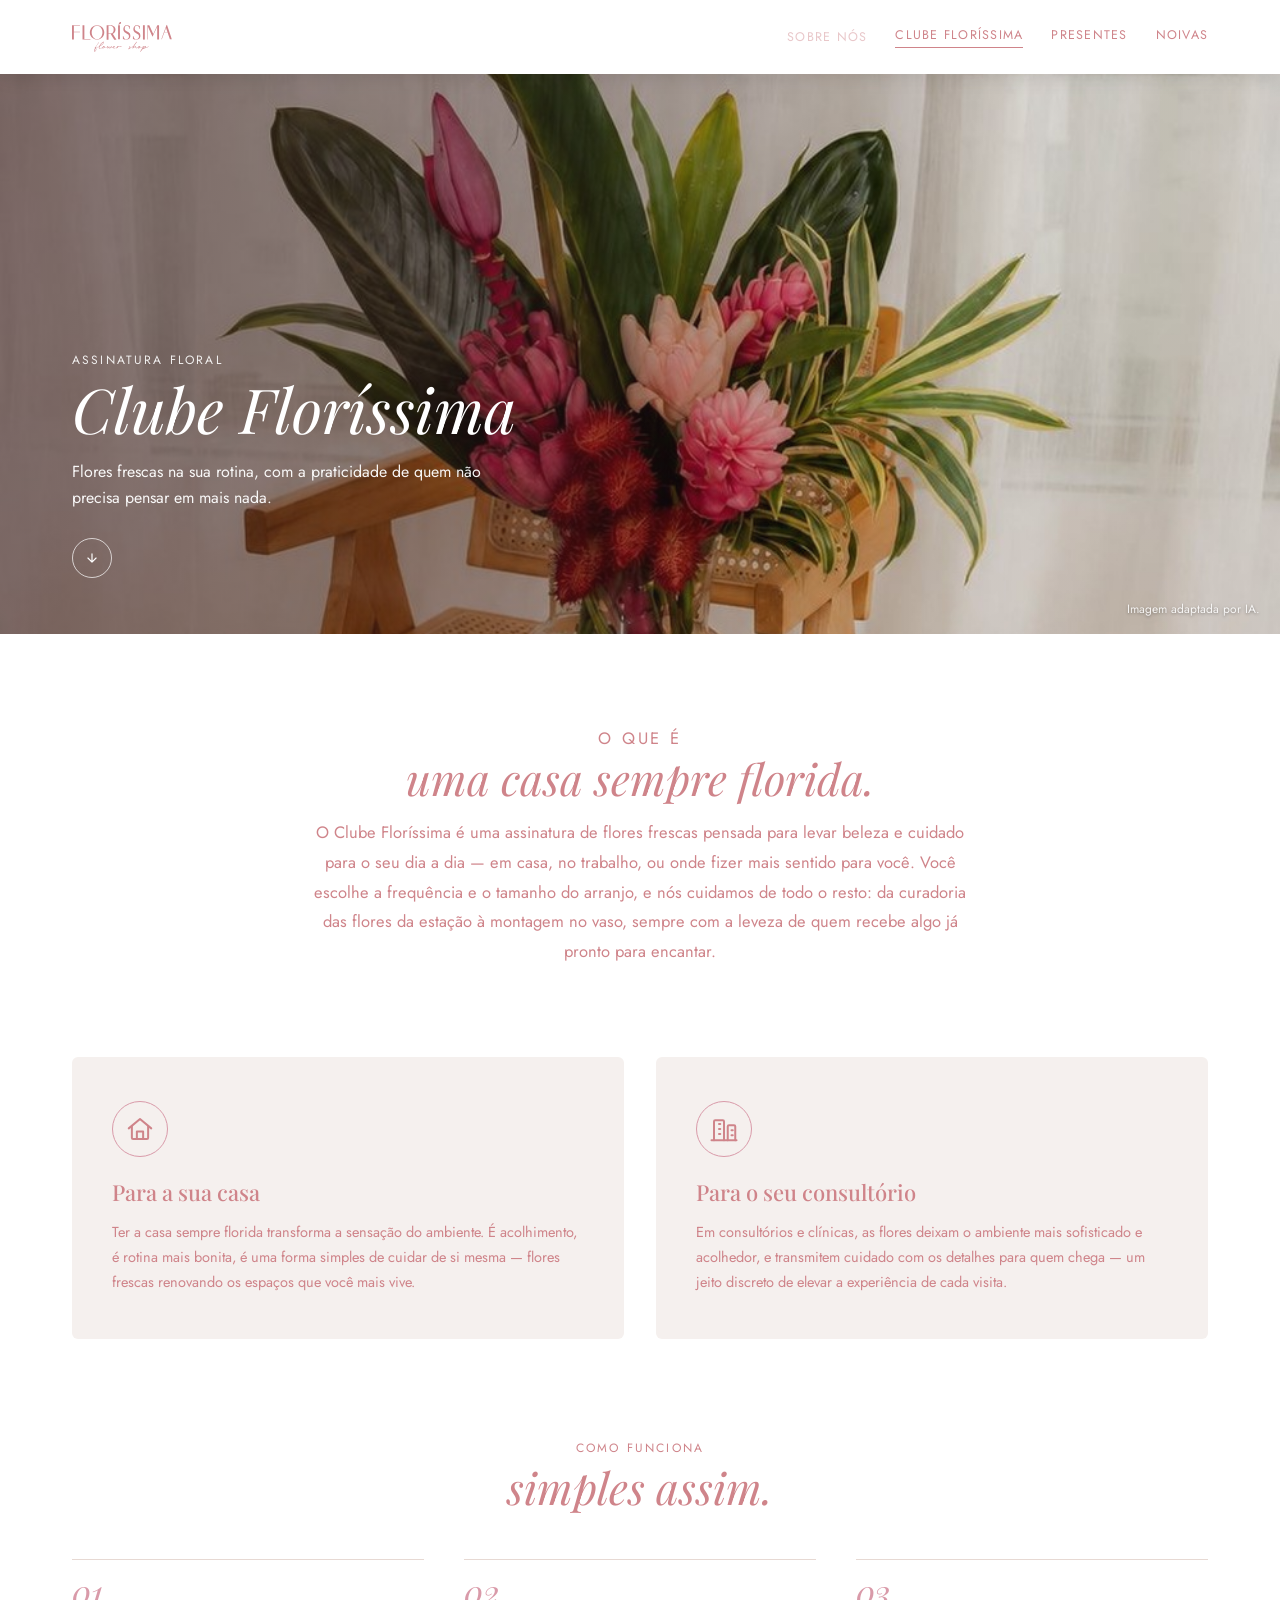
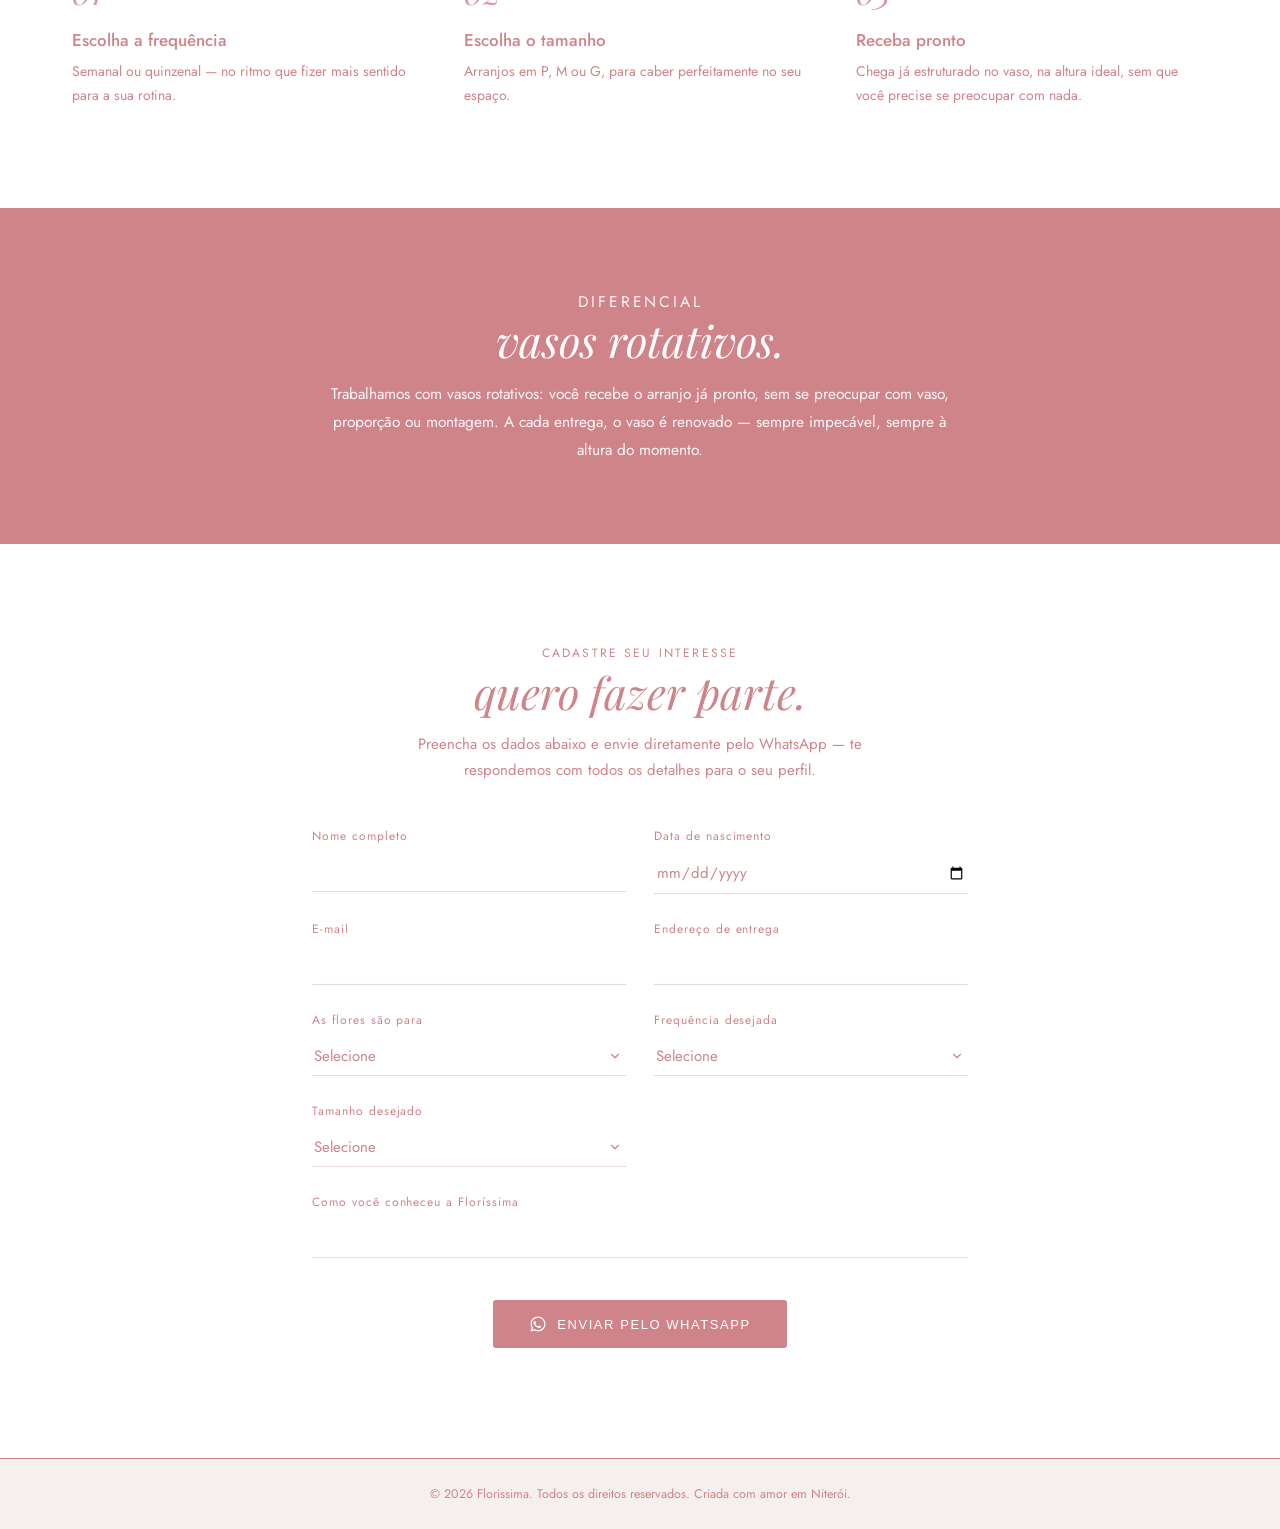
==== clube/index.html @ 765d209f "Cria página dedicada ao Clube Floríssima Nova página /clube com design editorial: hero com foto e ov" ====
<!doctype html>
<html lang="pt-BR">
<head>
<meta charset="UTF-8">
<meta name="viewport" content="width=device-width, initial-scale=1">
<title>Clube Floríssima | Florissima Flower Shop</title>
<meta name="description" content="Clube Floríssima: assinatura de flores frescas para sua casa ou consultório, com frequência e tamanho à sua escolha. Cadastre seu interesse.">
<link rel="icon" href="/favicon.ico" sizes="any">
<link rel="icon" href="/favicon-32x32.png" sizes="32x32" type="image/png">
<link rel="icon" href="/favicon-16x16.png" sizes="16x16" type="image/png">
<link rel="apple-touch-icon" href="/apple-touch-icon.png">
<link rel="preconnect" href="https://fonts.googleapis.com">
<link rel="preconnect" href="https://fonts.gstatic.com" crossorigin>
<link href="https://fonts.googleapis.com/css2?family=Playfair+Display:ital,wght@0,400;0,500;0,700;1,400;1,500&family=Alex+Brush&family=Jost:wght@300;400;500;600&display=swap" rel="stylesheet">
<link rel="stylesheet" href="/clube/style.css">
</head>
<body>

<header class="site">
  <div class="header-inner">
    <a href="/" class="logo">
      <img src="/presentes/img/logo.svg" alt="Floríssima flower shop">
    </a>
    <nav class="main">
      <a href="#" class="disabled" title="Em breve">SOBRE NÓS</a>
      <a href="/clube" class="current">CLUBE FLORÍSSIMA</a>
      <a href="/presentes">PRESENTES</a>
      <a href="/#noivas">NOIVAS</a>
    </nav>
  </div>
</header>

<section class="clube-hero">
  <img src="/img/clube-florissima.jpg" alt="Arranjo tropical de flores sobre uma cadeira de madeira, com cortina branca ao fundo">
  <div class="clube-hero-overlay"></div>
  <span class="ai-note">Imagem adaptada por IA.</span>
  <div class="clube-hero-copy">
    <p class="eyebrow light">ASSINATURA FLORAL</p>
    <h1 class="script-heading">Clube Floríssima</h1>
    <p class="lead">Flores frescas na sua rotina, com a praticidade de quem não precisa pensar em mais nada.</p>
    <a href="#form" class="scroll-hint" aria-label="Ir para o cadastro">
      <svg width="14" height="14" viewBox="0 0 24 24" fill="none" stroke="currentColor" stroke-width="2" stroke-linecap="round" stroke-linejoin="round"><path d="M12 5v14M5 12l7 7 7-7"/></svg>
    </a>
  </div>
</section>

<section class="clube-intro">
  <p class="eyebrow">O QUE É</p>
  <h2 class="script-heading">uma casa sempre florida.</h2>
  <p>O Clube Floríssima é uma assinatura de flores frescas pensada para levar beleza e cuidado para o seu dia a dia — em casa, no trabalho, ou onde fizer mais sentido para você. Você escolhe a frequência e o tamanho do arranjo, e nós cuidamos de todo o resto: da curadoria das flores da estação à montagem no vaso, sempre com a leveza de quem recebe algo já pronto para encantar.</p>
</section>

<section class="clube-paths">
  <article class="path-card">
    <span class="path-icon" aria-hidden="true">
      <svg width="30" height="30" viewBox="0 0 24 24" fill="none" stroke="currentColor" stroke-width="1.6" stroke-linecap="round" stroke-linejoin="round"><path d="M3 11.5 12 4l9 7.5"/><path d="M5.5 10v9a1 1 0 0 0 1 1h11a1 1 0 0 0 1-1v-9"/><path d="M9.5 20v-6h5v6"/></svg>
    </span>
    <h3>Para a sua casa</h3>
    <p>Ter a casa sempre florida transforma a sensação do ambiente. É acolhimento, é rotina mais bonita, é uma forma simples de cuidar de si mesma — flores frescas renovando os espaços que você mais vive.</p>
  </article>
  <article class="path-card">
    <span class="path-icon" aria-hidden="true">
      <svg width="30" height="30" viewBox="0 0 24 24" fill="none" stroke="currentColor" stroke-width="1.6" stroke-linecap="round" stroke-linejoin="round"><path d="M4 21V6a1 1 0 0 1 1-1h6a1 1 0 0 1 1 1v15"/><path d="M15 21V10a1 1 0 0 1 1-1h4a1 1 0 0 1 1 1v11"/><path d="M8 8h1M8 12h1M8 16h1M18 13h1M18 17h1"/><path d="M2 21h20"/></svg>
    </span>
    <h3>Para o seu consultório</h3>
    <p>Em consultórios e clínicas, as flores deixam o ambiente mais sofisticado e acolhedor, e transmitem cuidado com os detalhes para quem chega — um jeito discreto de elevar a experiência de cada visita.</p>
  </article>
</section>

<section class="clube-steps">
  <p class="eyebrow">COMO FUNCIONA</p>
  <h2 class="script-heading">simples assim.</h2>
  <div class="steps-grid">
    <div class="step">
      <span class="step-num">01</span>
      <h3>Escolha a frequência</h3>
      <p>Semanal ou quinzenal — no ritmo que fizer mais sentido para a sua rotina.</p>
    </div>
    <div class="step">
      <span class="step-num">02</span>
      <h3>Escolha o tamanho</h3>
      <p>Arranjos em P, M ou G, para caber perfeitamente no seu espaço.</p>
    </div>
    <div class="step">
      <span class="step-num">03</span>
      <h3>Receba pronto</h3>
      <p>Chega já estruturado no vaso, na altura ideal, sem que você precise se preocupar com nada.</p>
    </div>
  </div>
</section>

<section class="clube-feature">
  <div class="feature-inner">
    <p class="eyebrow light">DIFERENCIAL</p>
    <h2 class="script-heading">vasos rotativos.</h2>
    <p>Trabalhamos com vasos rotativos: você recebe o arranjo já pronto, sem se preocupar com vaso, proporção ou montagem. A cada entrega, o vaso é renovado — sempre impecável, sempre à altura do momento.</p>
  </div>
</section>

<section class="clube-form" id="form">
  <p class="eyebrow">CADASTRE SEU INTERESSE</p>
  <h2 class="script-heading">quero fazer parte.</h2>
  <p class="form-lead">Preencha os dados abaixo e envie diretamente pelo WhatsApp — te respondemos com todos os detalhes para o seu perfil.</p>

  <form id="clube-form">
    <div class="field">
      <label for="nome">Nome completo</label>
      <input type="text" id="nome" name="nome" required>
    </div>
    <div class="field">
      <label for="nascimento">Data de nascimento</label>
      <input type="date" id="nascimento" name="nascimento" required>
    </div>
    <div class="field">
      <label for="email">E-mail</label>
      <input type="email" id="email" name="email" required>
    </div>
    <div class="field">
      <label for="endereco">Endereço de entrega</label>
      <input type="text" id="endereco" name="endereco" required>
    </div>
    <div class="field">
      <label for="ambiente">As flores são para</label>
      <select id="ambiente" name="ambiente" required>
        <option value="" disabled selected>Selecione</option>
        <option value="Casa">Casa</option>
        <option value="Consultório">Consultório</option>
        <option value="Outro">Outro</option>
      </select>
    </div>
    <div class="field">
      <label for="frequencia">Frequência desejada</label>
      <select id="frequencia" name="frequencia" required>
        <option value="" disabled selected>Selecione</option>
        <option value="Semanal">Semanal</option>
        <option value="Quinzenal">Quinzenal</option>
        <option value="Ainda não sei">Ainda não sei</option>
      </select>
    </div>
    <div class="field">
      <label for="tamanho">Tamanho desejado</label>
      <select id="tamanho" name="tamanho" required>
        <option value="" disabled selected>Selecione</option>
        <option value="P">P</option>
        <option value="M">M</option>
        <option value="G">G</option>
        <option value="Ainda não sei">Ainda não sei</option>
      </select>
    </div>
    <div class="field field-full">
      <label for="conheceu">Como você conheceu a Floríssima</label>
      <input type="text" id="conheceu" name="conheceu">
    </div>

    <button type="submit" class="form-submit">
      <svg width="18" height="18" viewBox="0 0 24 24" fill="currentColor"><path d="M12.04 2C6.58 2 2.13 6.45 2.13 11.91c0 1.75.46 3.45 1.32 4.95L2.05 22l5.25-1.38c1.45.79 3.08 1.21 4.74 1.21h.01c5.46 0 9.91-4.45 9.91-9.91 0-2.65-1.03-5.14-2.9-7.01A9.82 9.82 0 0 0 12.04 2m0 1.67c2.2 0 4.26.86 5.82 2.42a8.2 8.2 0 0 1 2.41 5.82c0 4.54-3.7 8.24-8.24 8.24-1.48 0-2.93-.4-4.2-1.15l-.3-.18-3.12.82.83-3.04-.2-.31a8.18 8.18 0 0 1-1.26-4.38c0-4.54 3.7-8.24 8.26-8.24m-4.5 4.6c-.16 0-.42.06-.64.3-.22.25-.85.83-.85 2.02s.87 2.35 1 2.5c.12.17 1.7 2.6 4.13 3.64.58.25 1.03.4 1.38.51.58.19 1.11.16 1.53.1.47-.07 1.44-.59 1.64-1.16.2-.57.2-1.06.14-1.16-.06-.1-.22-.16-.47-.28-.25-.13-1.44-.71-1.66-.79-.22-.08-.39-.13-.55.13-.16.25-.63.79-.77.95-.14.17-.28.19-.53.06-.25-.13-1.05-.39-1.99-1.24-.74-.65-1.23-1.46-1.38-1.71-.14-.25-.02-.38.11-.51.11-.11.25-.29.37-.43.12-.15.16-.25.25-.42.08-.16.04-.31-.02-.43-.06-.13-.55-1.36-.76-1.86-.2-.48-.4-.42-.55-.42Z"/></svg>
      ENVIAR PELO WHATSAPP
    </button>
  </form>
</section>

<footer class="site">
  © 2026 Florissima. Todos os direitos reservados. Criada com amor em Niterói.
</footer>

<script>
  document.getElementById('clube-form').addEventListener('submit', function (e) {
    e.preventDefault();
    var f = e.target;
    var nascimento = f.nascimento.value;
    if (nascimento) {
      var parts = nascimento.split('-');
      nascimento = parts[2] + '/' + parts[1] + '/' + parts[0];
    }
    var lines = [
      'Olá! Tenho interesse em fazer parte do Clube Floríssima.',
      '',
      'Nome completo: ' + f.nome.value,
      'Data de nascimento: ' + nascimento,
      'E-mail: ' + f.email.value,
      'Endereço de entrega: ' + f.endereco.value,
      'As flores são para: ' + f.ambiente.value,
      'Frequência desejada: ' + f.frequencia.value,
      'Tamanho desejado: ' + f.tamanho.value
    ];
    if (f.conheceu.value.trim()) {
      lines.push('Como conheceu a Floríssima: ' + f.conheceu.value);
    }
    var text = encodeURIComponent(lines.join('\n'));
    window.open('https://wa.me/5521975151898?text=' + text, '_blank', 'noopener');
  });
</script>

</body>
</html>
---- clube/style.css ----
/* Florissima — /clube */

:root {
  --rose: #cf848a;
  --rose-dark: #cf848a;
  --rose-soft: #d99aa9;
  --cream: #ffffff;
  --cream-deep: #f5f0ee;
  --ink: #cf848a;
  --line: #e7d9d3;
  --maxw: 1200px;
}

* { box-sizing: border-box; }

html { scroll-behavior: smooth; }

body {
  margin: 0;
  font-family: "Jost", "Poppins", sans-serif;
  color: var(--ink);
  background: var(--cream);
  -webkit-font-smoothing: antialiased;
}

img { max-width: 100%; display: block; }

a { text-decoration: none; color: inherit; }

.eyebrow {
  font-size: 12px;
  letter-spacing: 0.18em;
  color: var(--rose);
  margin: 0 0 6px;
}

.eyebrow.light { color: #fff; opacity: 0.9; }

.script-heading {
  font-family: "Playfair Display", serif;
  font-style: italic;
  font-weight: 400;
  font-size: 44px;
  color: var(--rose-dark);
  margin: 0 0 16px;
  line-height: 1.1;
}

/* Header (shared) */

header.site {
  position: relative;
  z-index: 10;
  width: 100%;
  background: var(--cream);
  box-shadow: 0 6px 16px rgba(0, 0, 0, 0.08);
}

.header-inner {
  display: flex;
  align-items: center;
  justify-content: space-between;
  padding: 22px 32px;
  max-width: var(--maxw);
  margin: 0 auto;
}

.logo { display: block; line-height: 0; }
.logo img { width: 100px; height: auto; display: block; transition: transform 0.25s ease; }
.logo:hover img { transform: scale(1.06); }

nav.main {
  display: flex;
  align-items: center;
  gap: 28px;
  font-size: 12.5px;
  letter-spacing: 0.1em;
  color: var(--rose);
}

nav.main a:not(.disabled) {
  position: relative;
  padding-bottom: 4px;
}

nav.main a:not(.disabled)::after {
  content: "";
  position: absolute;
  left: 0;
  bottom: 0;
  width: 100%;
  height: 1px;
  background: currentColor;
  transform: scaleX(0);
  transform-origin: right;
  transition: transform 0.3s ease;
}

nav.main a:not(.disabled):hover::after,
nav.main a.current::after {
  transform: scaleX(1);
  transform-origin: left;
}

nav.main a.disabled {
  color: var(--rose);
  opacity: 0.45;
  cursor: default;
}

/* Hero */

.clube-hero {
  position: relative;
  height: 560px;
  overflow: hidden;
}

.clube-hero img {
  width: 100%;
  height: 100%;
  object-fit: cover;
}

.clube-hero-overlay {
  position: absolute;
  inset: 0;
  background: linear-gradient(100deg, rgba(60, 30, 34, 0.55) 0%, rgba(60, 30, 34, 0.32) 45%, rgba(60, 30, 34, 0.05) 75%);
}

.clube-hero .ai-note {
  position: absolute;
  right: 20px;
  bottom: 16px;
  color: #fff;
  font-size: 12px;
  opacity: 0.85;
  text-shadow: 0 1px 3px rgba(0, 0, 0, 0.4);
}

.clube-hero-copy {
  position: absolute;
  left: 0;
  bottom: 0;
  padding: 0 32px 56px;
  max-width: var(--maxw);
  width: 100%;
  margin: 0 auto;
  right: 0;
}

.clube-hero-copy .script-heading {
  color: #fff;
  font-size: 62px;
}

.clube-hero-copy .lead {
  color: #fff;
  font-size: 16px;
  max-width: 420px;
  line-height: 1.6;
  margin: 0 0 28px;
  opacity: 0.95;
}

.clube-hero-copy .scroll-hint {
  width: 40px;
  height: 40px;
  border-radius: 50%;
  border: 1.4px solid rgba(255, 255, 255, 0.7);
  display: flex;
  align-items: center;
  justify-content: center;
  color: #fff;
  animation: scroll-hint-bounce 2s ease-in-out infinite;
  transition: background 0.25s ease, border-color 0.25s ease;
}

.clube-hero-copy .scroll-hint:hover {
  background: rgba(255, 255, 255, 0.15);
  border-color: #fff;
}

@keyframes scroll-hint-bounce {
  0%, 100% { transform: translateY(0); }
  50% { transform: translateY(8px); }
}

/* Intro */

.clube-intro {
  text-align: center;
  max-width: 720px;
  margin: 90px auto 0;
  padding: 0 32px;
}

.clube-intro p {
  font-size: 16.5px;
  line-height: 1.8;
  color: var(--ink);
  margin: 0;
}

/* Paths */

.clube-paths {
  max-width: var(--maxw);
  margin: 90px auto 0;
  padding: 0 32px;
  display: grid;
  grid-template-columns: 1fr 1fr;
  gap: 32px;
}

.path-card {
  background: var(--cream-deep);
  border-radius: 6px;
  padding: 44px 40px;
}

.path-icon {
  display: inline-flex;
  align-items: center;
  justify-content: center;
  width: 56px;
  height: 56px;
  border-radius: 50%;
  border: 1.4px solid var(--rose-soft);
  color: var(--rose);
  margin-bottom: 20px;
}

.path-card h3 {
  font-family: "Playfair Display", serif;
  font-weight: 500;
  font-size: 22px;
  color: var(--rose-dark);
  margin: 0 0 12px;
}

.path-card p {
  font-size: 14.5px;
  line-height: 1.75;
  margin: 0;
}

/* Steps */

.clube-steps {
  text-align: center;
  max-width: var(--maxw);
  margin: 100px auto 0;
  padding: 0 32px;
}

.steps-grid {
  margin-top: 48px;
  display: grid;
  grid-template-columns: repeat(3, 1fr);
  gap: 40px;
  text-align: left;
}

.step {
  position: relative;
  padding-top: 8px;
  border-top: 1px solid var(--line);
}

.step-num {
  display: block;
  font-family: "Playfair Display", serif;
  font-style: italic;
  font-size: 34px;
  color: var(--rose-soft);
  margin-bottom: 14px;
}

.step h3 {
  font-family: "Jost", sans-serif;
  font-weight: 500;
  font-size: 17px;
  color: var(--ink);
  margin: 0 0 8px;
}

.step p {
  font-size: 14px;
  line-height: 1.7;
  margin: 0;
}

/* Feature banner */

.clube-feature {
  margin-top: 100px;
  background: var(--rose);
  padding: 80px 32px;
}

.feature-inner {
  max-width: 620px;
  margin: 0 auto;
  text-align: center;
}

.clube-feature .script-heading { color: #fff; }

.clube-feature p {
  font-size: 15.5px;
  line-height: 1.8;
  color: rgba(255, 255, 255, 0.92);
  margin: 0;
}

/* Form */

.clube-form {
  max-width: 720px;
  margin: 100px auto 0;
  padding: 0 32px 110px;
  text-align: center;
}

.form-lead {
  font-size: 15px;
  line-height: 1.7;
  color: var(--ink);
  max-width: 480px;
  margin: 0 auto 44px;
}

#clube-form {
  display: grid;
  grid-template-columns: 1fr 1fr;
  gap: 26px 28px;
  text-align: left;
}

.field-full { grid-column: 1 / -1; }

.field label {
  display: block;
  font-size: 12px;
  letter-spacing: 0.08em;
  color: var(--rose);
  margin-bottom: 8px;
}

.field input,
.field select {
  width: 100%;
  border: none;
  border-bottom: 1.4px solid var(--line);
  background: transparent;
  font-family: "Jost", sans-serif;
  font-size: 15px;
  color: var(--ink);
  padding: 8px 2px;
  border-radius: 0;
  appearance: none;
  -webkit-appearance: none;
  transition: border-color 0.2s ease;
}

.field select {
  background-image: url("data:image/svg+xml,%3Csvg xmlns='http://www.w3.org/2000/svg' width='14' height='14' viewBox='0 0 24 24' fill='none' stroke='%23cf848a' stroke-width='2' stroke-linecap='round' stroke-linejoin='round'%3E%3Cpath d='M6 9l6 6 6-6'/%3E%3C/svg%3E");
  background-repeat: no-repeat;
  background-position: right 4px center;
  padding-right: 20px;
}

.field input:focus,
.field select:focus {
  outline: none;
  border-color: var(--rose);
}

.form-submit {
  grid-column: 1 / -1;
  justify-self: center;
  display: inline-flex;
  align-items: center;
  gap: 10px;
  margin-top: 16px;
  padding: 15px 36px;
  background: var(--rose);
  color: #fff;
  border: none;
  border-radius: 3px;
  font-size: 13px;
  letter-spacing: 0.12em;
  cursor: pointer;
  transition: background 0.2s ease, transform 0.2s ease;
}

.form-submit:hover {
  background: var(--rose-dark);
  transform: translateY(-1px);
}

/* Footer (shared) */

footer.site {
  background: var(--cream-deep);
  text-align: center;
  padding: 26px 20px;
  font-size: 12.5px;
  color: var(--ink);
  border-top: 1px solid var(--rose);
}

/* Responsive */

@media (max-width: 900px) {
  .clube-hero { height: 460px; }
  .clube-hero-copy .script-heading { font-size: 46px; }
  .clube-paths { grid-template-columns: 1fr; }
  .steps-grid { grid-template-columns: 1fr; gap: 32px; }
}

@media (max-width: 560px) {
  .header-inner { flex-direction: column; align-items: center; padding: 16px 20px; gap: 12px; }
  nav.main { justify-content: center; flex-wrap: wrap; gap: 10px 16px; font-size: 10.5px; }
  .clube-hero { height: 420px; }
  .clube-hero-copy { padding: 0 20px 40px; }
  .clube-hero-copy .script-heading { font-size: 38px; }
  .clube-intro { margin-top: 60px; }
  .clube-paths { margin-top: 60px; padding: 0 20px; }
  .path-card { padding: 36px 28px; }
  .clube-steps { margin-top: 70px; padding: 0 20px; }
  .clube-feature { margin-top: 70px; padding: 56px 24px; }
  .clube-form { margin-top: 70px; padding: 0 20px 80px; }
  #clube-form { grid-template-columns: 1fr; }
}
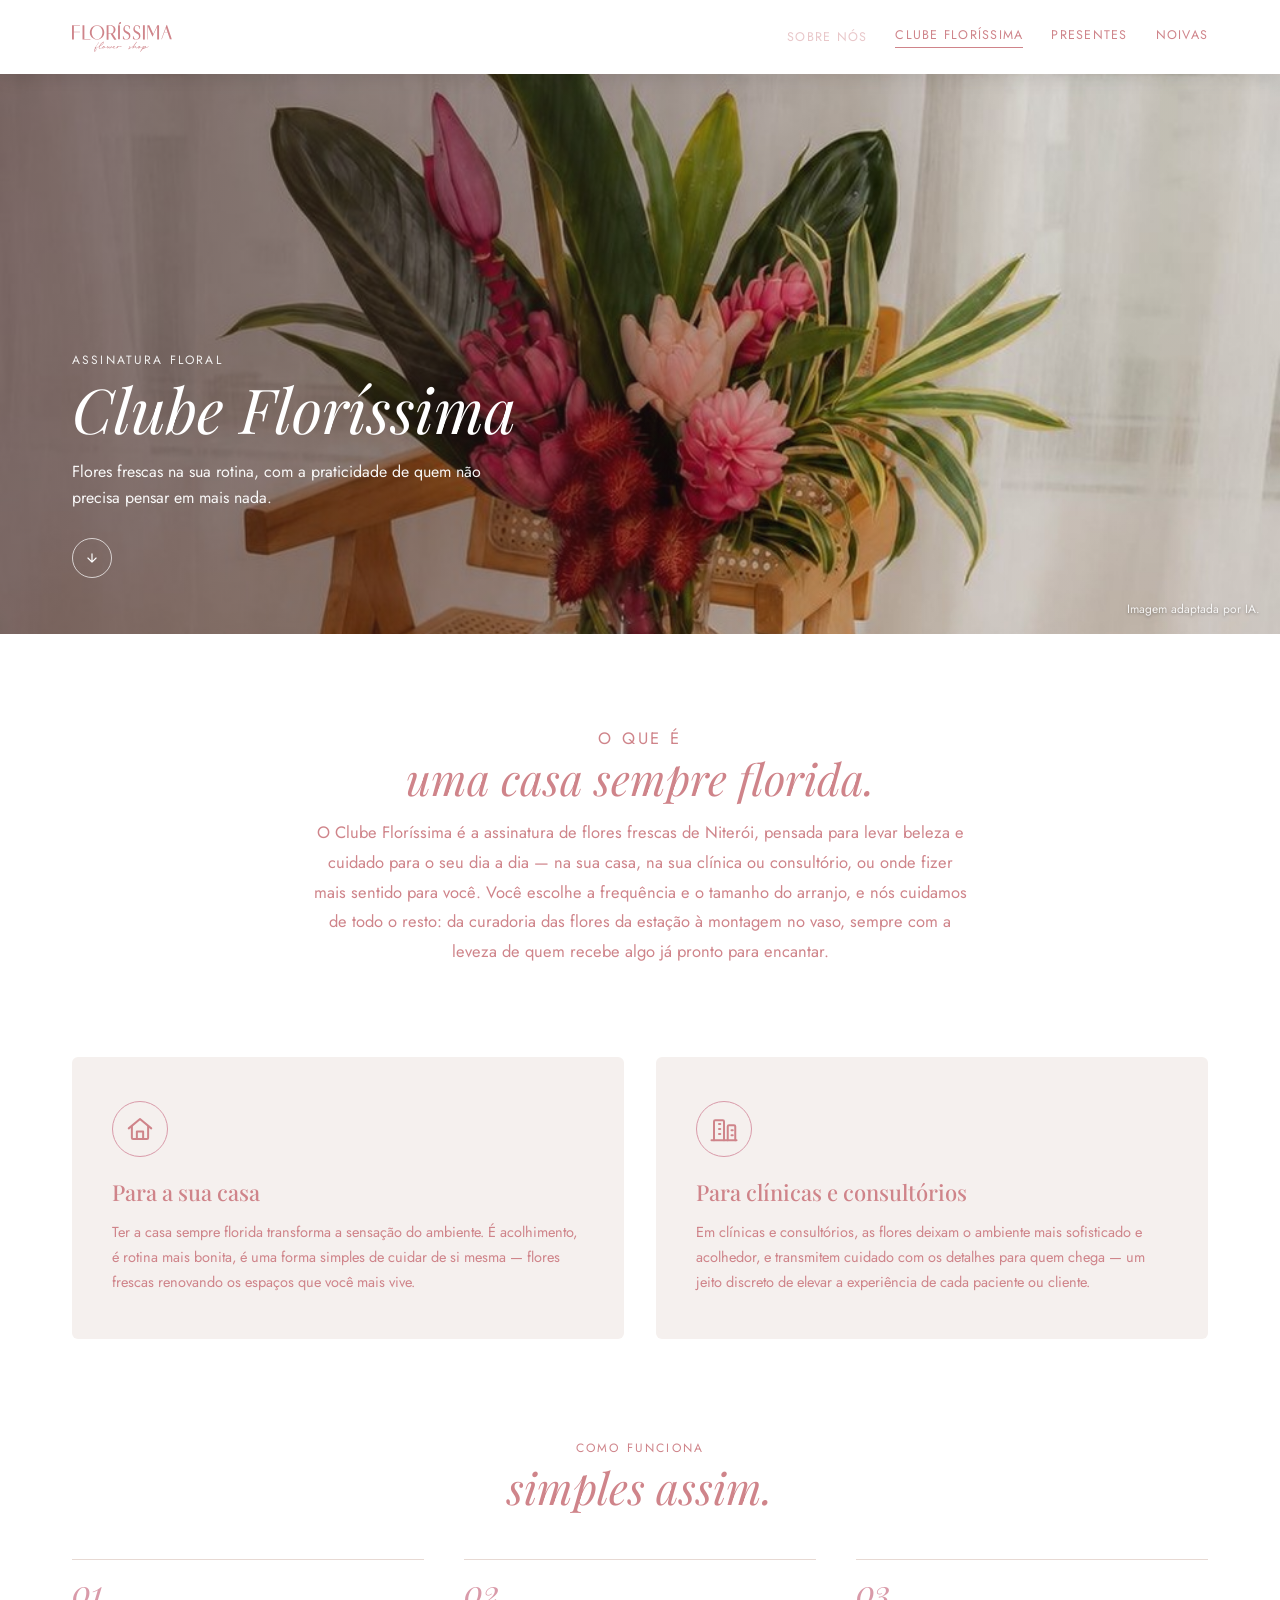
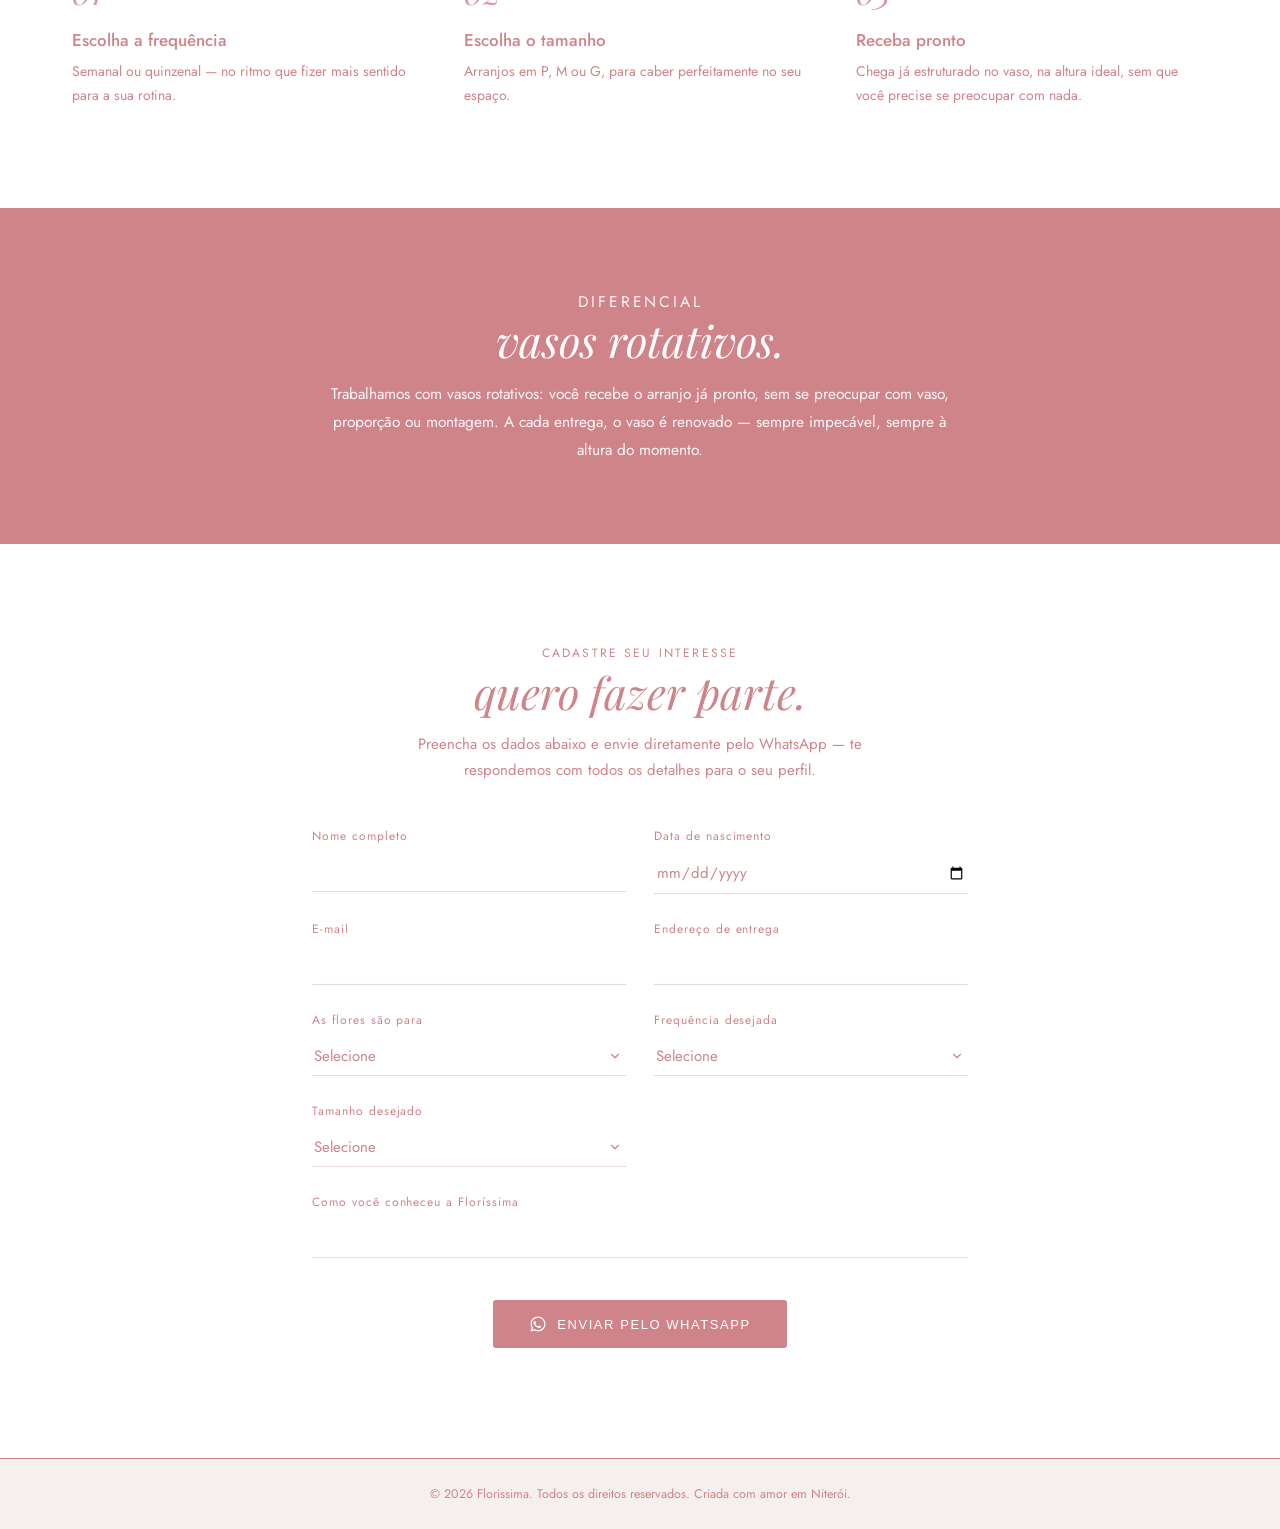
==== commit 0c2d99c2: "Otimiza SEO da página do Clube Floríssima - Título e meta description reescritos com foco nas buscas" ====
--- a/clube/index.html
+++ b/clube/index.html
@@ -3,8 +3,39 @@
 <head>
 <meta charset="UTF-8">
 <meta name="viewport" content="width=device-width, initial-scale=1">
-<title>Clube Floríssima | Florissima Flower Shop</title>
-<meta name="description" content="Clube Floríssima: assinatura de flores frescas para sua casa ou consultório, com frequência e tamanho à sua escolha. Cadastre seu interesse.">
+<title>Assinatura de Flores para Casa e Consultório | Floríssima</title>
+<meta name="description" content="Assinatura de flores frescas em Niterói para casa, clínicas e consultórios. Frequência e tamanho à sua escolha, vaso incluso. Cadastre seu interesse.">
+<link rel="canonical" href="https://florissimaflores.com.br/clube">
+<meta property="og:type" content="website">
+<meta property="og:site_name" content="Floríssima Flower Shop">
+<meta property="og:locale" content="pt_BR">
+<meta property="og:title" content="Assinatura de Flores para Casa e Consultório | Floríssima">
+<meta property="og:description" content="Assinatura de flores frescas em Niterói para casa, clínicas e consultórios. Frequência e tamanho à sua escolha, vaso incluso.">
+<meta property="og:url" content="https://florissimaflores.com.br/clube">
+<meta property="og:image" content="https://florissimaflores.com.br/img/clube-florissima.jpg">
+<meta name="twitter:card" content="summary_large_image">
+<script type="application/ld+json">
+{
+  "@context": "https://schema.org",
+  "@type": "Service",
+  "name": "Clube Floríssima — assinatura de arranjos florais",
+  "serviceType": "Assinatura de flores / arranjos florais recorrentes",
+  "description": "Assinatura de arranjos florais frescos com entrega semanal ou quinzenal, para casas, clínicas e consultórios. Tamanhos P, M ou G, com vaso incluso e renovado a cada entrega.",
+  "provider": {
+    "@type": "FlowerShop",
+    "name": "Floríssima Flower Shop",
+    "url": "https://florissimaflores.com.br/"
+  },
+  "areaServed": {
+    "@type": "City",
+    "name": "Niterói"
+  },
+  "audience": [
+    { "@type": "Audience", "audienceType": "Residências" },
+    { "@type": "Audience", "audienceType": "Clínicas e consultórios" }
+  ]
+}
+</script>
 <link rel="icon" href="/favicon.ico" sizes="any">
 <link rel="icon" href="/favicon-32x32.png" sizes="32x32" type="image/png">
 <link rel="icon" href="/favicon-16x16.png" sizes="16x16" type="image/png">
@@ -31,7 +62,7 @@
 </header>
 
 <section class="clube-hero">
-  <img src="/img/clube-florissima.jpg" alt="Arranjo tropical de flores sobre uma cadeira de madeira, com cortina branca ao fundo">
+  <img src="/img/clube-florissima.jpg" alt="Assinatura de arranjo floral do Clube Floríssima sobre uma cadeira de madeira, com cortina branca ao fundo">
   <div class="clube-hero-overlay"></div>
   <span class="ai-note">Imagem adaptada por IA.</span>
   <div class="clube-hero-copy">
@@ -47,7 +78,7 @@
 <section class="clube-intro">
   <p class="eyebrow">O QUE É</p>
   <h2 class="script-heading">uma casa sempre florida.</h2>
-  <p>O Clube Floríssima é uma assinatura de flores frescas pensada para levar beleza e cuidado para o seu dia a dia — em casa, no trabalho, ou onde fizer mais sentido para você. Você escolhe a frequência e o tamanho do arranjo, e nós cuidamos de todo o resto: da curadoria das flores da estação à montagem no vaso, sempre com a leveza de quem recebe algo já pronto para encantar.</p>
+  <p>O Clube Floríssima é a assinatura de flores frescas de Niterói, pensada para levar beleza e cuidado para o seu dia a dia — na sua casa, na sua clínica ou consultório, ou onde fizer mais sentido para você. Você escolhe a frequência e o tamanho do arranjo, e nós cuidamos de todo o resto: da curadoria das flores da estação à montagem no vaso, sempre com a leveza de quem recebe algo já pronto para encantar.</p>
 </section>
 
 <section class="clube-paths">
@@ -62,8 +93,8 @@
     <span class="path-icon" aria-hidden="true">
       <svg width="30" height="30" viewBox="0 0 24 24" fill="none" stroke="currentColor" stroke-width="1.6" stroke-linecap="round" stroke-linejoin="round"><path d="M4 21V6a1 1 0 0 1 1-1h6a1 1 0 0 1 1 1v15"/><path d="M15 21V10a1 1 0 0 1 1-1h4a1 1 0 0 1 1 1v11"/><path d="M8 8h1M8 12h1M8 16h1M18 13h1M18 17h1"/><path d="M2 21h20"/></svg>
     </span>
-    <h3>Para o seu consultório</h3>
-    <p>Em consultórios e clínicas, as flores deixam o ambiente mais sofisticado e acolhedor, e transmitem cuidado com os detalhes para quem chega — um jeito discreto de elevar a experiência de cada visita.</p>
+    <h3>Para clínicas e consultórios</h3>
+    <p>Em clínicas e consultórios, as flores deixam o ambiente mais sofisticado e acolhedor, e transmitem cuidado com os detalhes para quem chega — um jeito discreto de elevar a experiência de cada paciente ou cliente.</p>
   </article>
 </section>
 
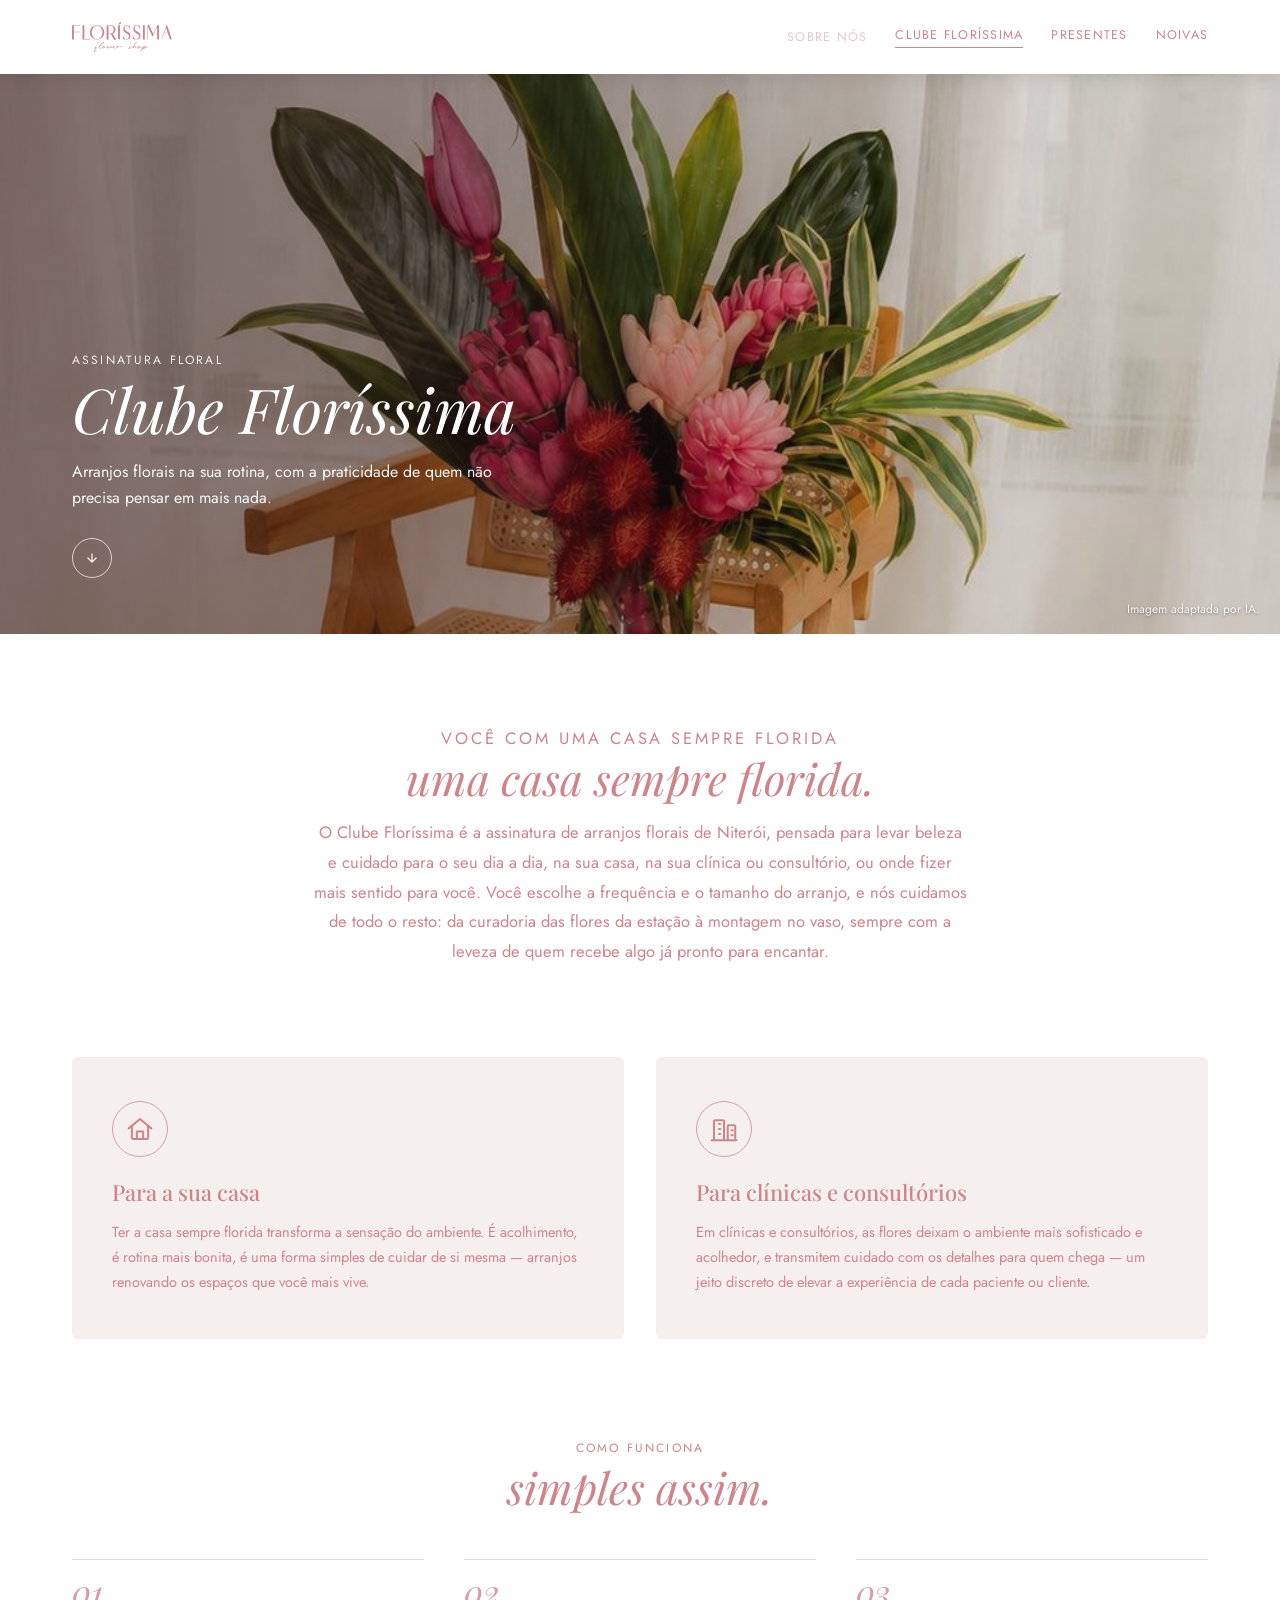
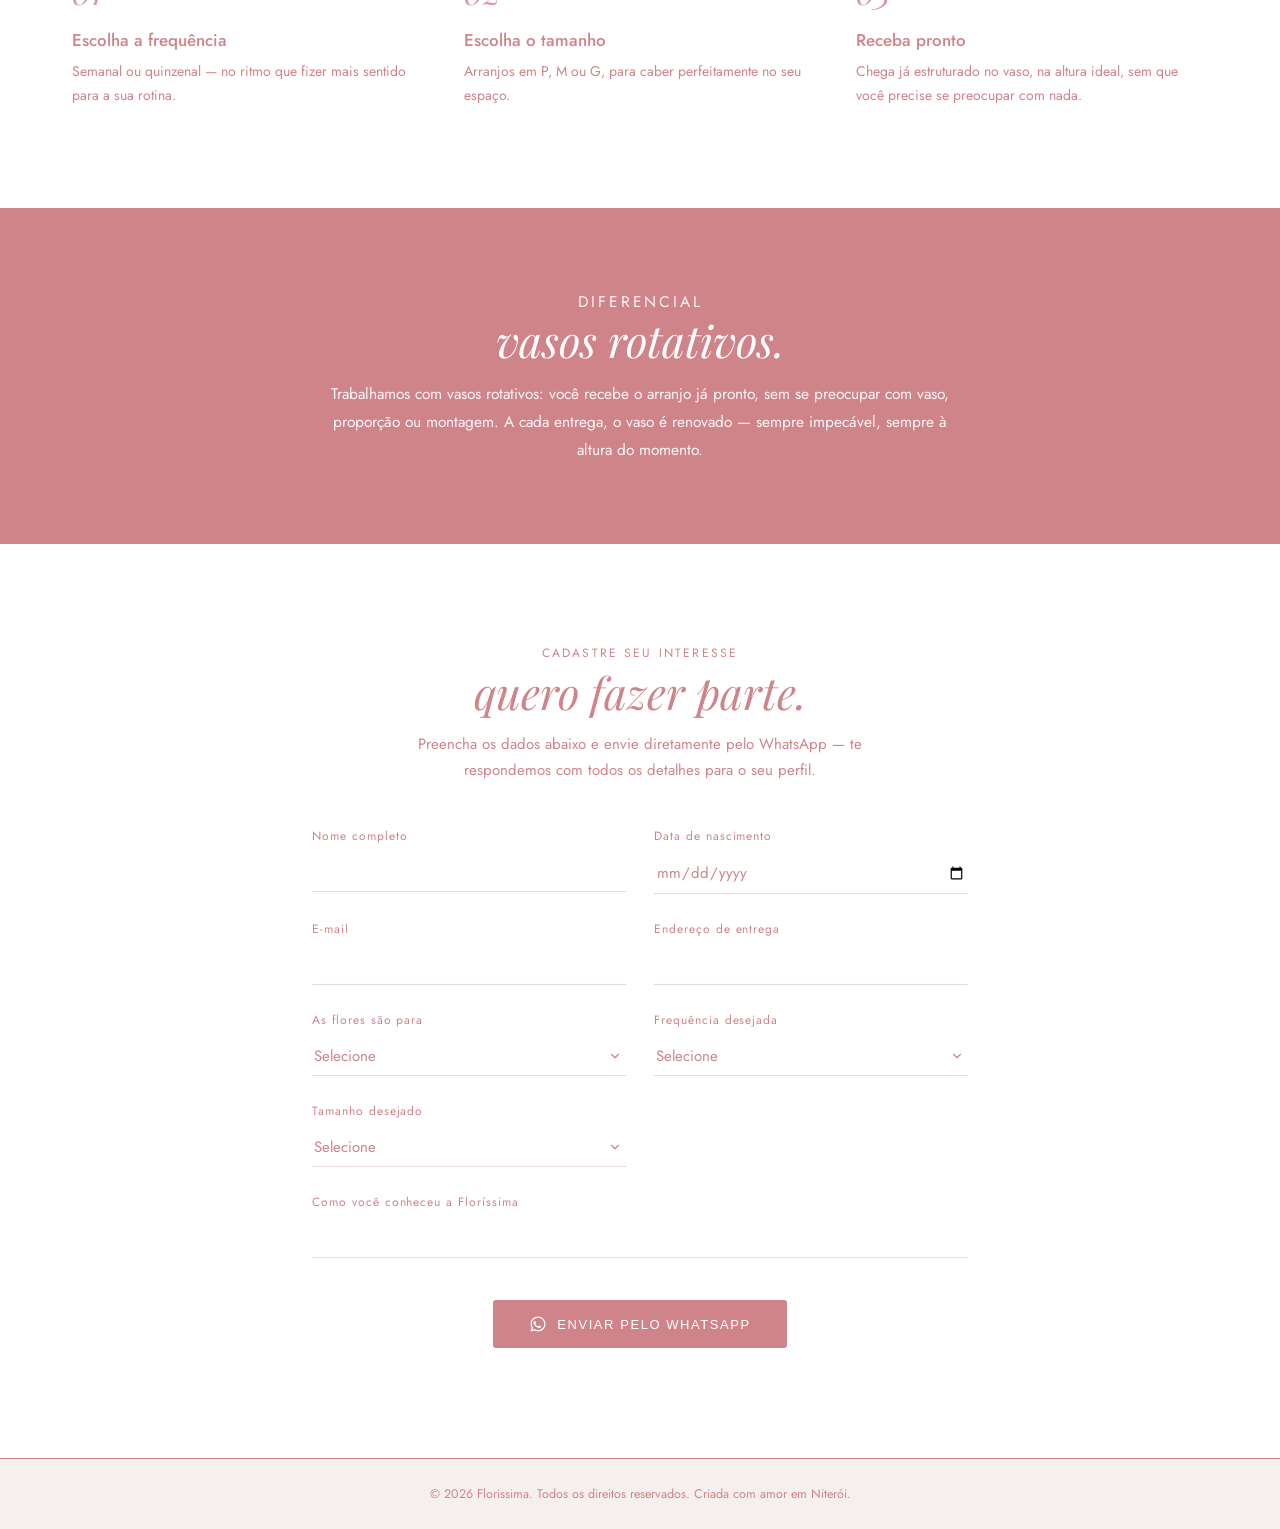
==== commit c911cc69: "Ajusta copy da página do Clube Floríssima - Eyebrow "O QUE É" vira "Você com uma casa sempre florida" ====
--- a/clube/index.html
+++ b/clube/index.html
@@ -3,14 +3,14 @@
 <head>
 <meta charset="UTF-8">
 <meta name="viewport" content="width=device-width, initial-scale=1">
-<title>Assinatura de Flores para Casa e Consultório | Floríssima</title>
-<meta name="description" content="Assinatura de flores frescas em Niterói para casa, clínicas e consultórios. Frequência e tamanho à sua escolha, vaso incluso. Cadastre seu interesse.">
+<title>Assinatura de Arranjos Florais para Casa e Consultório | Floríssima</title>
+<meta name="description" content="Assinatura de arranjos florais em Niterói para casa, clínicas e consultórios. Frequência e tamanho à sua escolha, vaso incluso. Cadastre seu interesse.">
 <link rel="canonical" href="https://florissimaflores.com.br/clube">
 <meta property="og:type" content="website">
 <meta property="og:site_name" content="Floríssima Flower Shop">
 <meta property="og:locale" content="pt_BR">
-<meta property="og:title" content="Assinatura de Flores para Casa e Consultório | Floríssima">
-<meta property="og:description" content="Assinatura de flores frescas em Niterói para casa, clínicas e consultórios. Frequência e tamanho à sua escolha, vaso incluso.">
+<meta property="og:title" content="Assinatura de Arranjos Florais para Casa e Consultório | Floríssima">
+<meta property="og:description" content="Assinatura de arranjos florais em Niterói para casa, clínicas e consultórios. Frequência e tamanho à sua escolha, vaso incluso.">
 <meta property="og:url" content="https://florissimaflores.com.br/clube">
 <meta property="og:image" content="https://florissimaflores.com.br/img/clube-florissima.jpg">
 <meta name="twitter:card" content="summary_large_image">
@@ -20,7 +20,7 @@
   "@type": "Service",
   "name": "Clube Floríssima — assinatura de arranjos florais",
   "serviceType": "Assinatura de flores / arranjos florais recorrentes",
-  "description": "Assinatura de arranjos florais frescos com entrega semanal ou quinzenal, para casas, clínicas e consultórios. Tamanhos P, M ou G, com vaso incluso e renovado a cada entrega.",
+  "description": "Assinatura de arranjos florais com entrega semanal ou quinzenal, para casas, clínicas e consultórios. Tamanhos P, M ou G, com vaso incluso e renovado a cada entrega.",
   "provider": {
     "@type": "FlowerShop",
     "name": "Floríssima Flower Shop",
@@ -68,7 +68,7 @@
   <div class="clube-hero-copy">
     <p class="eyebrow light">ASSINATURA FLORAL</p>
     <h1 class="script-heading">Clube Floríssima</h1>
-    <p class="lead">Flores frescas na sua rotina, com a praticidade de quem não precisa pensar em mais nada.</p>
+    <p class="lead">Arranjos florais na sua rotina, com a praticidade de quem não precisa pensar em mais nada.</p>
     <a href="#form" class="scroll-hint" aria-label="Ir para o cadastro">
       <svg width="14" height="14" viewBox="0 0 24 24" fill="none" stroke="currentColor" stroke-width="2" stroke-linecap="round" stroke-linejoin="round"><path d="M12 5v14M5 12l7 7 7-7"/></svg>
     </a>
@@ -76,9 +76,9 @@
 </section>
 
 <section class="clube-intro">
-  <p class="eyebrow">O QUE É</p>
+  <p class="eyebrow">VOCÊ COM UMA CASA SEMPRE FLORIDA</p>
   <h2 class="script-heading">uma casa sempre florida.</h2>
-  <p>O Clube Floríssima é a assinatura de flores frescas de Niterói, pensada para levar beleza e cuidado para o seu dia a dia — na sua casa, na sua clínica ou consultório, ou onde fizer mais sentido para você. Você escolhe a frequência e o tamanho do arranjo, e nós cuidamos de todo o resto: da curadoria das flores da estação à montagem no vaso, sempre com a leveza de quem recebe algo já pronto para encantar.</p>
+  <p>O Clube Floríssima é a assinatura de arranjos florais de Niterói, pensada para levar beleza e cuidado para o seu dia a dia, na sua casa, na sua clínica ou consultório, ou onde fizer mais sentido para você. Você escolhe a frequência e o tamanho do arranjo, e nós cuidamos de todo o resto: da curadoria das flores da estação à montagem no vaso, sempre com a leveza de quem recebe algo já pronto para encantar.</p>
 </section>
 
 <section class="clube-paths">
@@ -87,7 +87,7 @@
       <svg width="30" height="30" viewBox="0 0 24 24" fill="none" stroke="currentColor" stroke-width="1.6" stroke-linecap="round" stroke-linejoin="round"><path d="M3 11.5 12 4l9 7.5"/><path d="M5.5 10v9a1 1 0 0 0 1 1h11a1 1 0 0 0 1-1v-9"/><path d="M9.5 20v-6h5v6"/></svg>
     </span>
     <h3>Para a sua casa</h3>
-    <p>Ter a casa sempre florida transforma a sensação do ambiente. É acolhimento, é rotina mais bonita, é uma forma simples de cuidar de si mesma — flores frescas renovando os espaços que você mais vive.</p>
+    <p>Ter a casa sempre florida transforma a sensação do ambiente. É acolhimento, é rotina mais bonita, é uma forma simples de cuidar de si mesma — arranjos renovando os espaços que você mais vive.</p>
   </article>
   <article class="path-card">
     <span class="path-icon" aria-hidden="true">
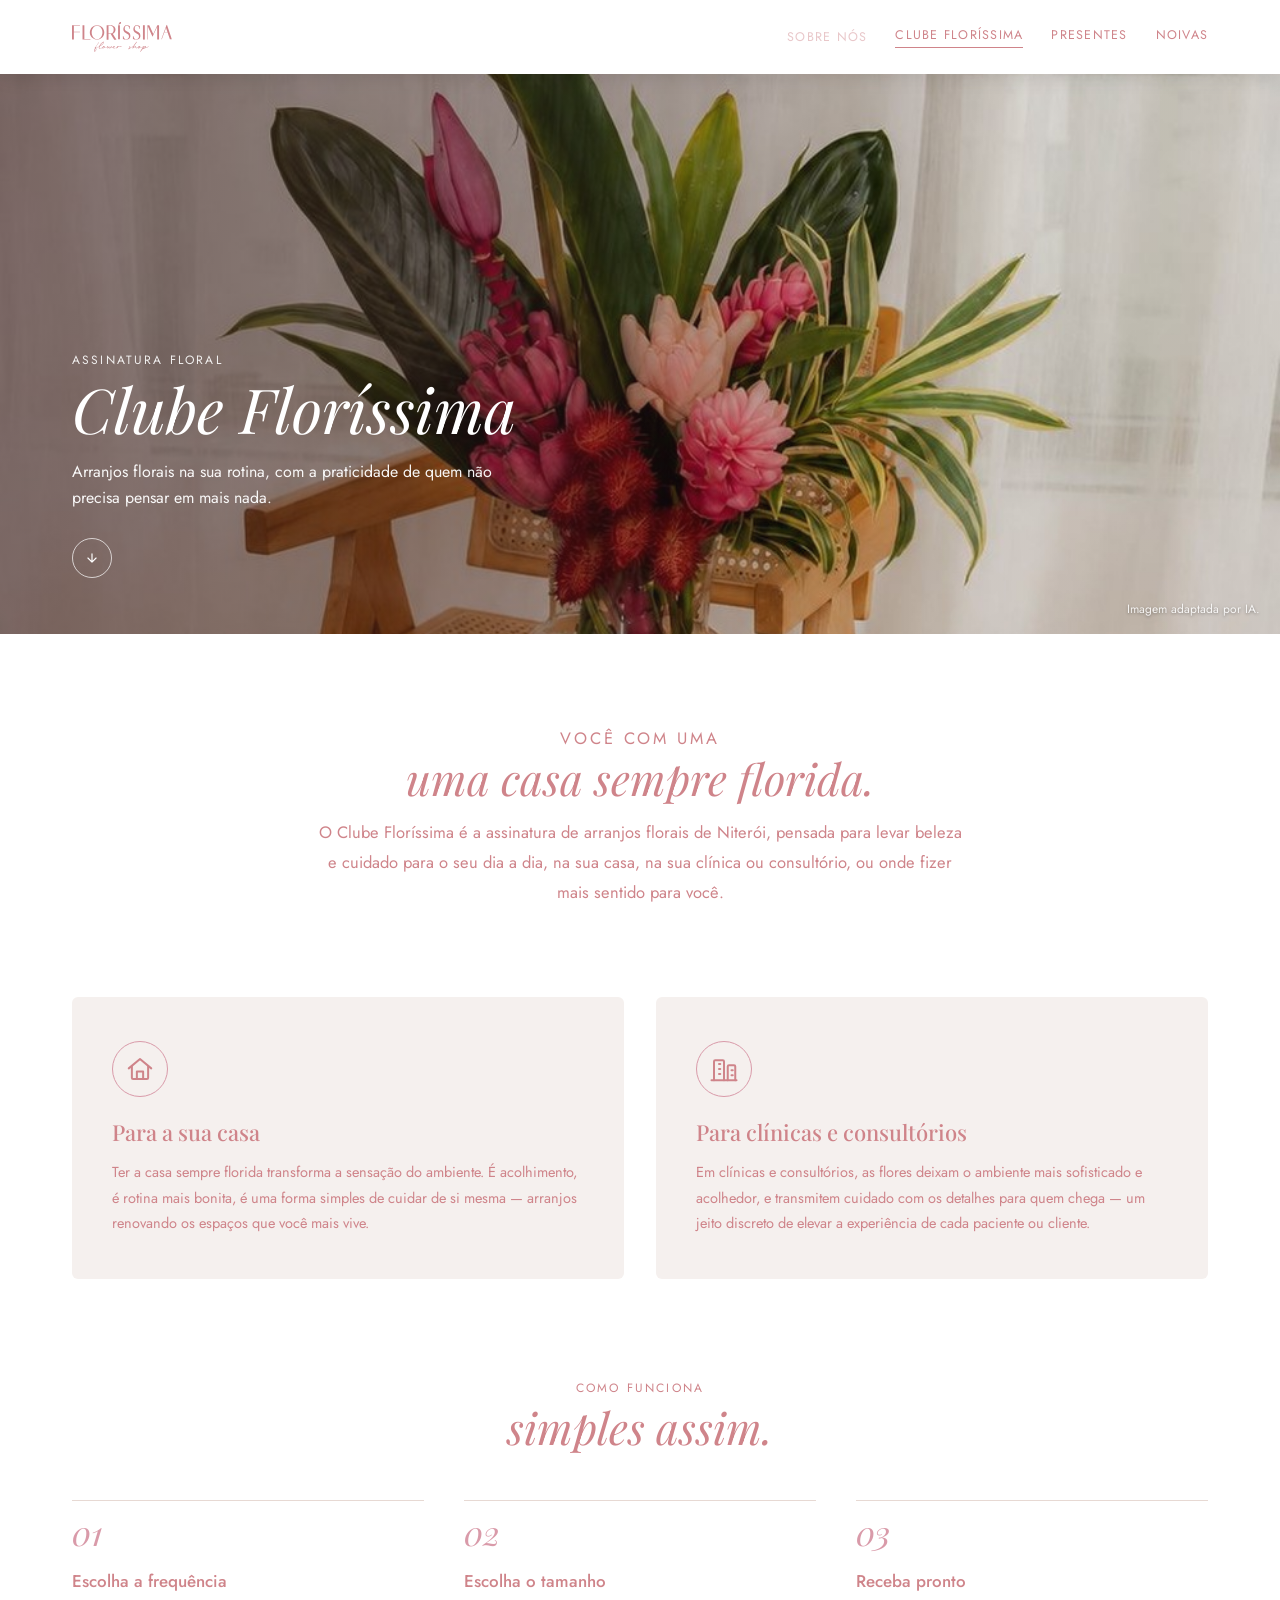
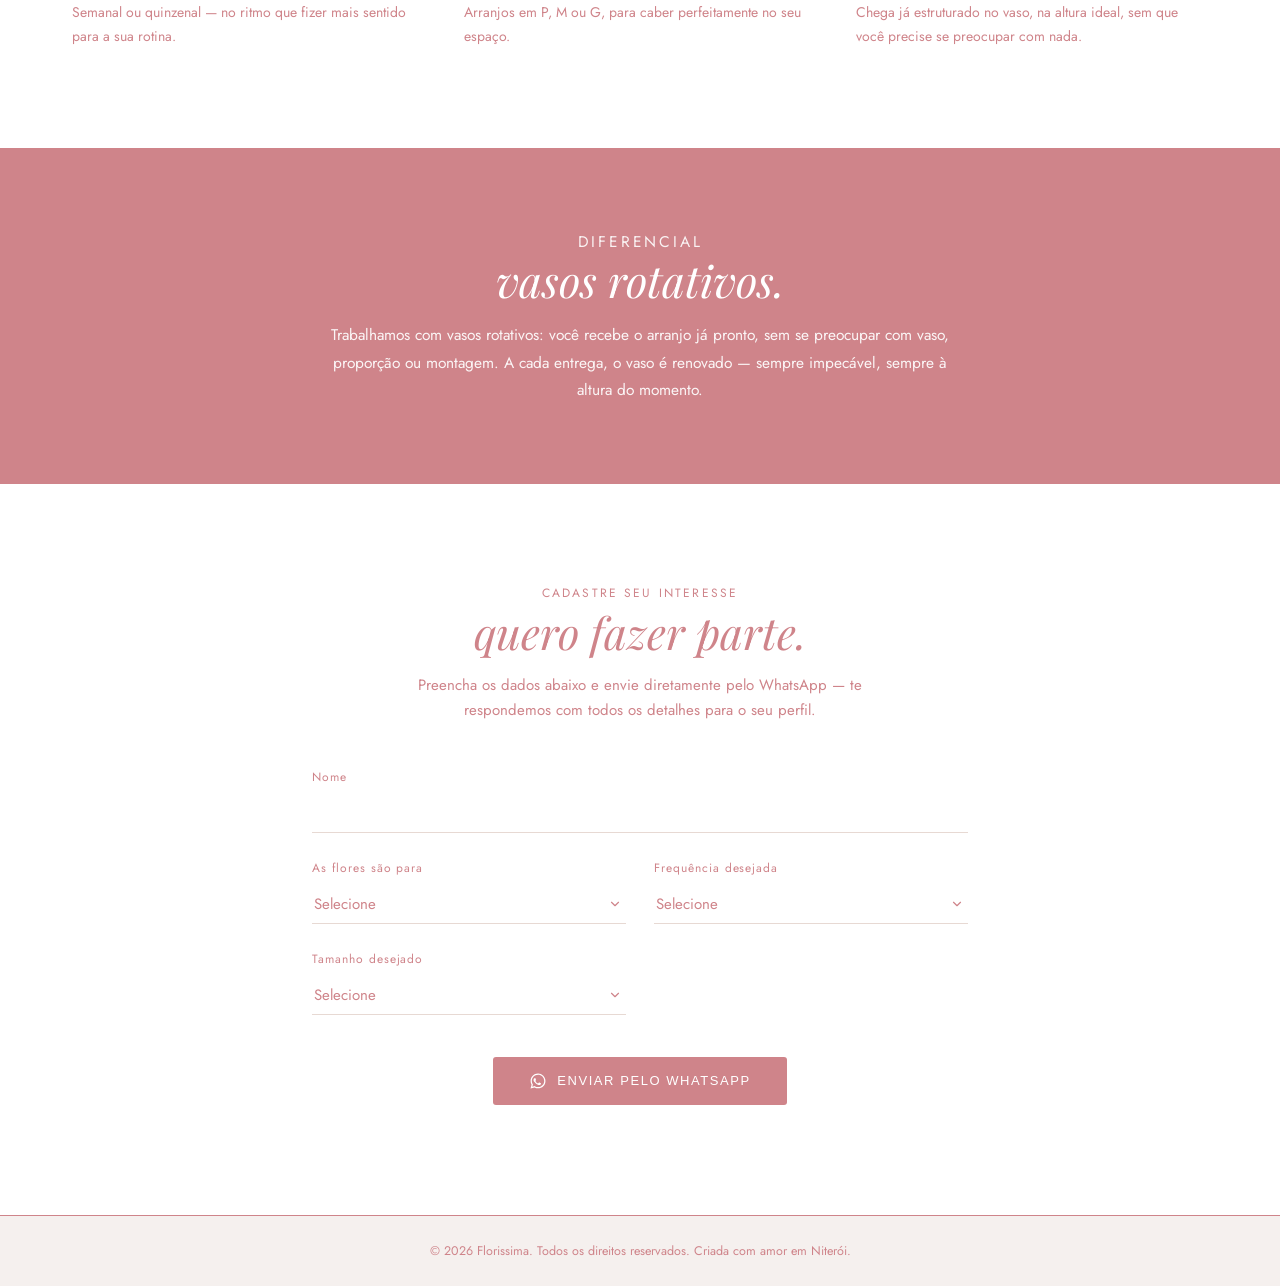
==== commit 339b260e: "Simplifica intro e formulário do Clube Floríssima - Eyebrow "VOCÊ COM UMA" forma frase única com o t" ====
--- a/clube/index.html
+++ b/clube/index.html
@@ -76,9 +76,9 @@
 </section>
 
 <section class="clube-intro">
-  <p class="eyebrow">VOCÊ COM UMA CASA SEMPRE FLORIDA</p>
+  <p class="eyebrow">VOCÊ COM UMA</p>
   <h2 class="script-heading">uma casa sempre florida.</h2>
-  <p>O Clube Floríssima é a assinatura de arranjos florais de Niterói, pensada para levar beleza e cuidado para o seu dia a dia, na sua casa, na sua clínica ou consultório, ou onde fizer mais sentido para você. Você escolhe a frequência e o tamanho do arranjo, e nós cuidamos de todo o resto: da curadoria das flores da estação à montagem no vaso, sempre com a leveza de quem recebe algo já pronto para encantar.</p>
+  <p>O Clube Floríssima é a assinatura de arranjos florais de Niterói, pensada para levar beleza e cuidado para o seu dia a dia, na sua casa, na sua clínica ou consultório, ou onde fizer mais sentido para você.</p>
 </section>
 
 <section class="clube-paths">
@@ -134,21 +134,9 @@
   <p class="form-lead">Preencha os dados abaixo e envie diretamente pelo WhatsApp — te respondemos com todos os detalhes para o seu perfil.</p>
 
   <form id="clube-form">
-    <div class="field">
-      <label for="nome">Nome completo</label>
+    <div class="field field-full">
+      <label for="nome">Nome</label>
       <input type="text" id="nome" name="nome" required>
-    </div>
-    <div class="field">
-      <label for="nascimento">Data de nascimento</label>
-      <input type="date" id="nascimento" name="nascimento" required>
-    </div>
-    <div class="field">
-      <label for="email">E-mail</label>
-      <input type="email" id="email" name="email" required>
-    </div>
-    <div class="field">
-      <label for="endereco">Endereço de entrega</label>
-      <input type="text" id="endereco" name="endereco" required>
     </div>
     <div class="field">
       <label for="ambiente">As flores são para</label>
@@ -178,10 +166,6 @@
         <option value="Ainda não sei">Ainda não sei</option>
       </select>
     </div>
-    <div class="field field-full">
-      <label for="conheceu">Como você conheceu a Floríssima</label>
-      <input type="text" id="conheceu" name="conheceu">
-    </div>
 
     <button type="submit" class="form-submit">
       <svg width="18" height="18" viewBox="0 0 24 24" fill="currentColor"><path d="M12.04 2C6.58 2 2.13 6.45 2.13 11.91c0 1.75.46 3.45 1.32 4.95L2.05 22l5.25-1.38c1.45.79 3.08 1.21 4.74 1.21h.01c5.46 0 9.91-4.45 9.91-9.91 0-2.65-1.03-5.14-2.9-7.01A9.82 9.82 0 0 0 12.04 2m0 1.67c2.2 0 4.26.86 5.82 2.42a8.2 8.2 0 0 1 2.41 5.82c0 4.54-3.7 8.24-8.24 8.24-1.48 0-2.93-.4-4.2-1.15l-.3-.18-3.12.82.83-3.04-.2-.31a8.18 8.18 0 0 1-1.26-4.38c0-4.54 3.7-8.24 8.26-8.24m-4.5 4.6c-.16 0-.42.06-.64.3-.22.25-.85.83-.85 2.02s.87 2.35 1 2.5c.12.17 1.7 2.6 4.13 3.64.58.25 1.03.4 1.38.51.58.19 1.11.16 1.53.1.47-.07 1.44-.59 1.64-1.16.2-.57.2-1.06.14-1.16-.06-.1-.22-.16-.47-.28-.25-.13-1.44-.71-1.66-.79-.22-.08-.39-.13-.55.13-.16.25-.63.79-.77.95-.14.17-.28.19-.53.06-.25-.13-1.05-.39-1.99-1.24-.74-.65-1.23-1.46-1.38-1.71-.14-.25-.02-.38.11-.51.11-.11.25-.29.37-.43.12-.15.16-.25.25-.42.08-.16.04-.31-.02-.43-.06-.13-.55-1.36-.76-1.86-.2-.48-.4-.42-.55-.42Z"/></svg>
@@ -198,25 +182,14 @@
   document.getElementById('clube-form').addEventListener('submit', function (e) {
     e.preventDefault();
     var f = e.target;
-    var nascimento = f.nascimento.value;
-    if (nascimento) {
-      var parts = nascimento.split('-');
-      nascimento = parts[2] + '/' + parts[1] + '/' + parts[0];
-    }
     var lines = [
       'Olá! Tenho interesse em fazer parte do Clube Floríssima.',
       '',
-      'Nome completo: ' + f.nome.value,
-      'Data de nascimento: ' + nascimento,
-      'E-mail: ' + f.email.value,
-      'Endereço de entrega: ' + f.endereco.value,
+      'Nome: ' + f.nome.value,
       'As flores são para: ' + f.ambiente.value,
       'Frequência desejada: ' + f.frequencia.value,
       'Tamanho desejado: ' + f.tamanho.value
     ];
-    if (f.conheceu.value.trim()) {
-      lines.push('Como conheceu a Floríssima: ' + f.conheceu.value);
-    }
     var text = encodeURIComponent(lines.join('\n'));
     window.open('https://wa.me/5521975151898?text=' + text, '_blank', 'noopener');
   });
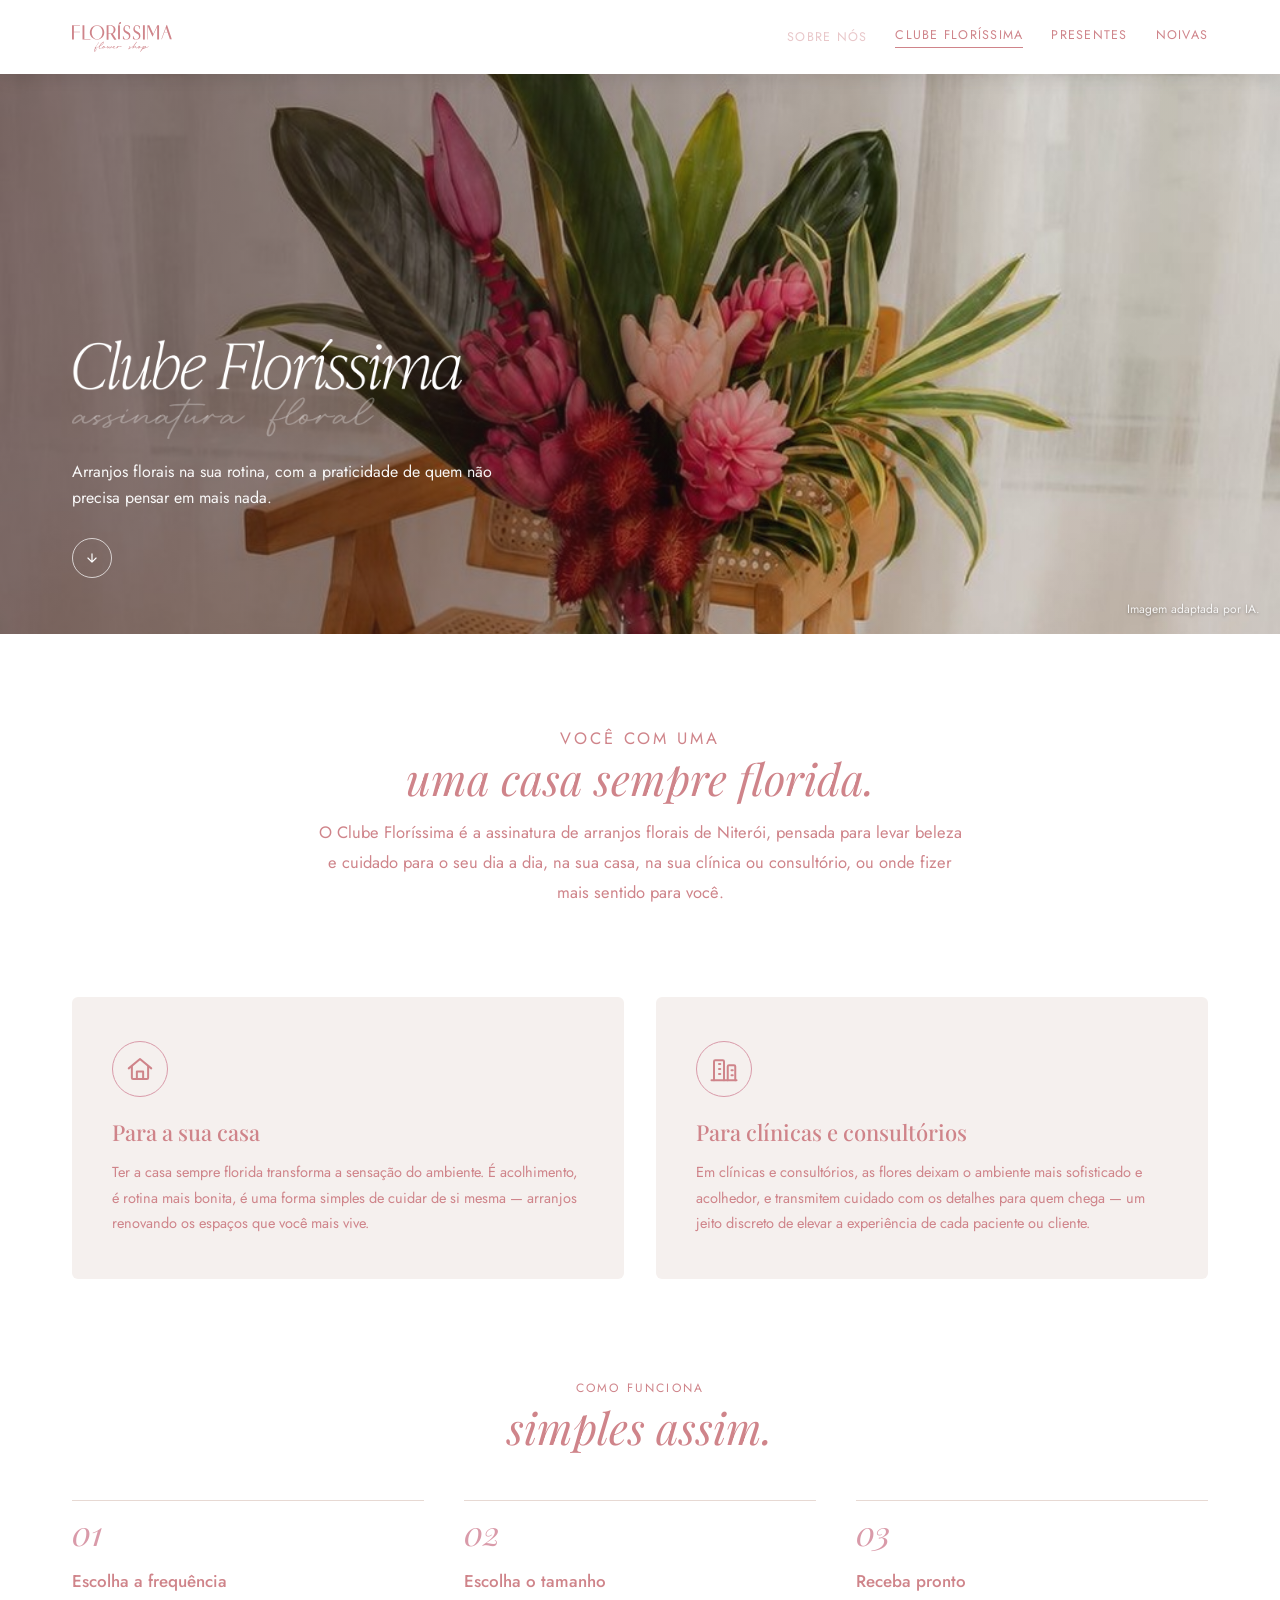
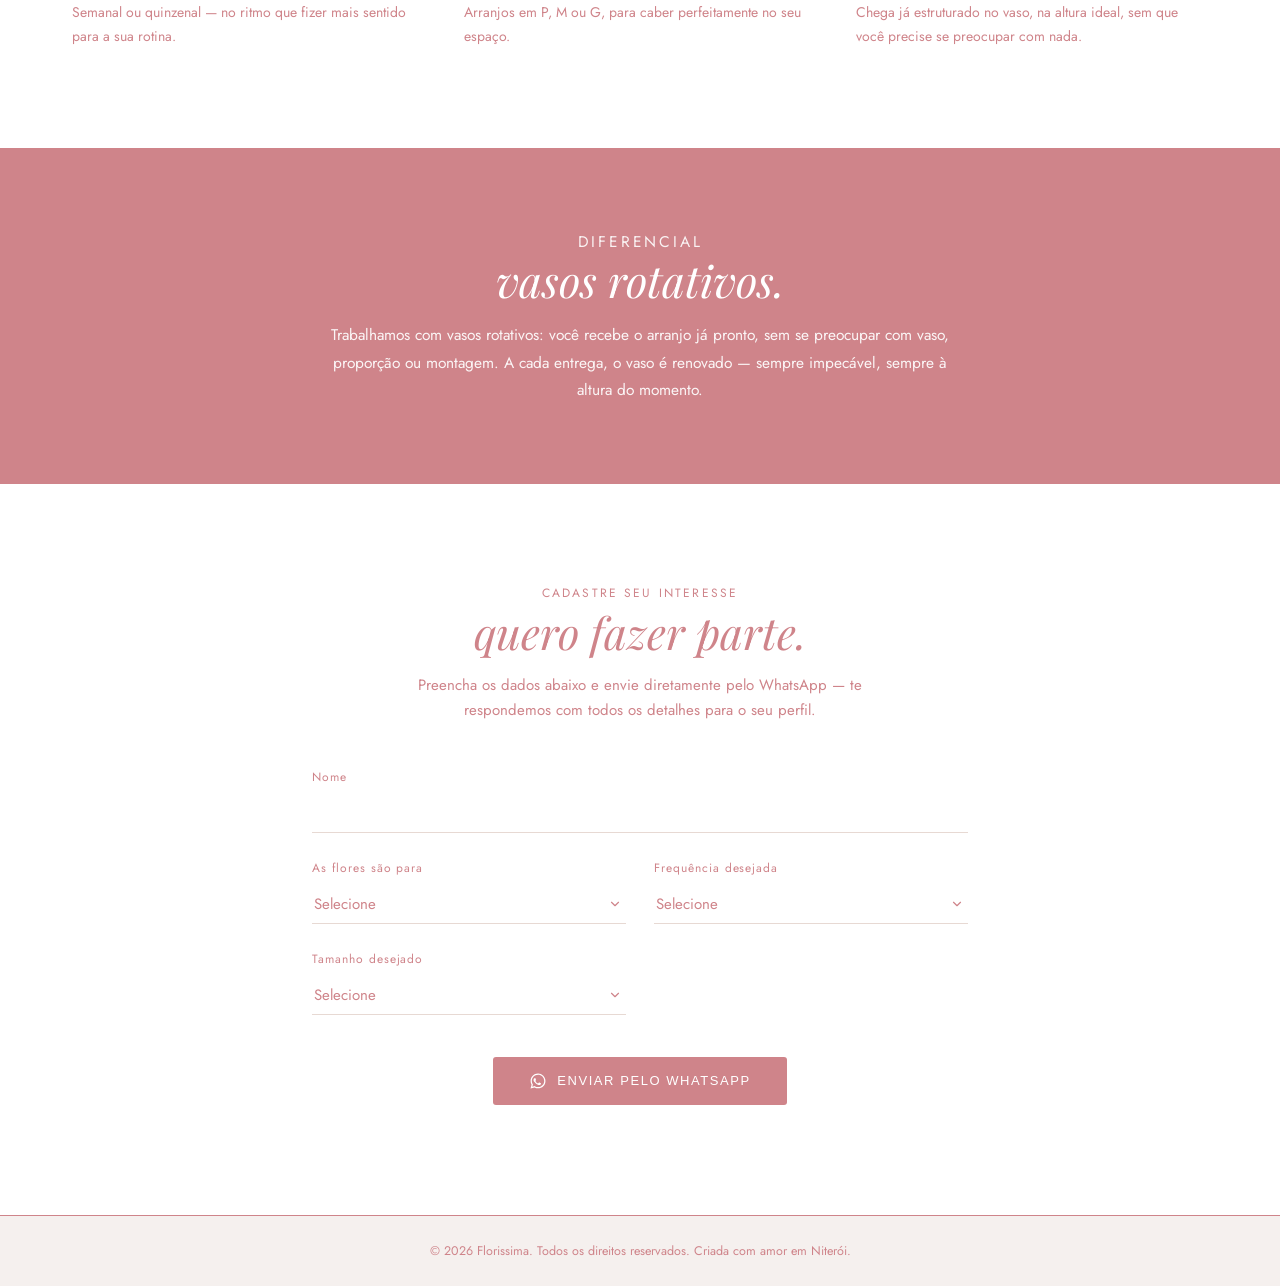
==== commit e0b931dd: "Substitui título de texto do hero pela logo do Clube Floríssima Troca a eyebrow "ASSINATURA FLORAL" " ====
--- a/clube/index.html
+++ b/clube/index.html
@@ -66,8 +66,7 @@
   <div class="clube-hero-overlay"></div>
   <span class="ai-note">Imagem adaptada por IA.</span>
   <div class="clube-hero-copy">
-    <p class="eyebrow light">ASSINATURA FLORAL</p>
-    <h1 class="script-heading">Clube Floríssima</h1>
+    <h1 class="clube-hero-logo"><img src="/img/clube-titulo.png" alt="Clube Floríssima — assinatura floral"></h1>
     <p class="lead">Arranjos florais na sua rotina, com a praticidade de quem não precisa pensar em mais nada.</p>
     <a href="#form" class="scroll-hint" aria-label="Ir para o cadastro">
       <svg width="14" height="14" viewBox="0 0 24 24" fill="none" stroke="currentColor" stroke-width="2" stroke-linecap="round" stroke-linejoin="round"><path d="M12 5v14M5 12l7 7 7-7"/></svg>
--- a/clube/style.css
+++ b/clube/style.css
@@ -149,9 +149,13 @@
   right: 0;
 }
 
-.clube-hero-copy .script-heading {
-  color: #fff;
-  font-size: 62px;
+.clube-hero-logo {
+  margin: 0 0 20px;
+}
+
+.clube-hero-logo img {
+  height: 100px;
+  width: auto;
 }
 
 .clube-hero-copy .lead {
@@ -415,7 +419,7 @@
 
 @media (max-width: 900px) {
   .clube-hero { height: 460px; }
-  .clube-hero-copy .script-heading { font-size: 46px; }
+  .clube-hero-logo img { height: 76px; }
   .clube-paths { grid-template-columns: 1fr; }
   .steps-grid { grid-template-columns: 1fr; gap: 32px; }
 }
@@ -425,7 +429,7 @@
   nav.main { justify-content: center; flex-wrap: wrap; gap: 10px 16px; font-size: 10.5px; }
   .clube-hero { height: 420px; }
   .clube-hero-copy { padding: 0 20px 40px; }
-  .clube-hero-copy .script-heading { font-size: 38px; }
+  .clube-hero-logo img { height: 60px; }
   .clube-intro { margin-top: 60px; }
   .clube-paths { margin-top: 60px; padding: 0 20px; }
   .path-card { padding: 36px 28px; }
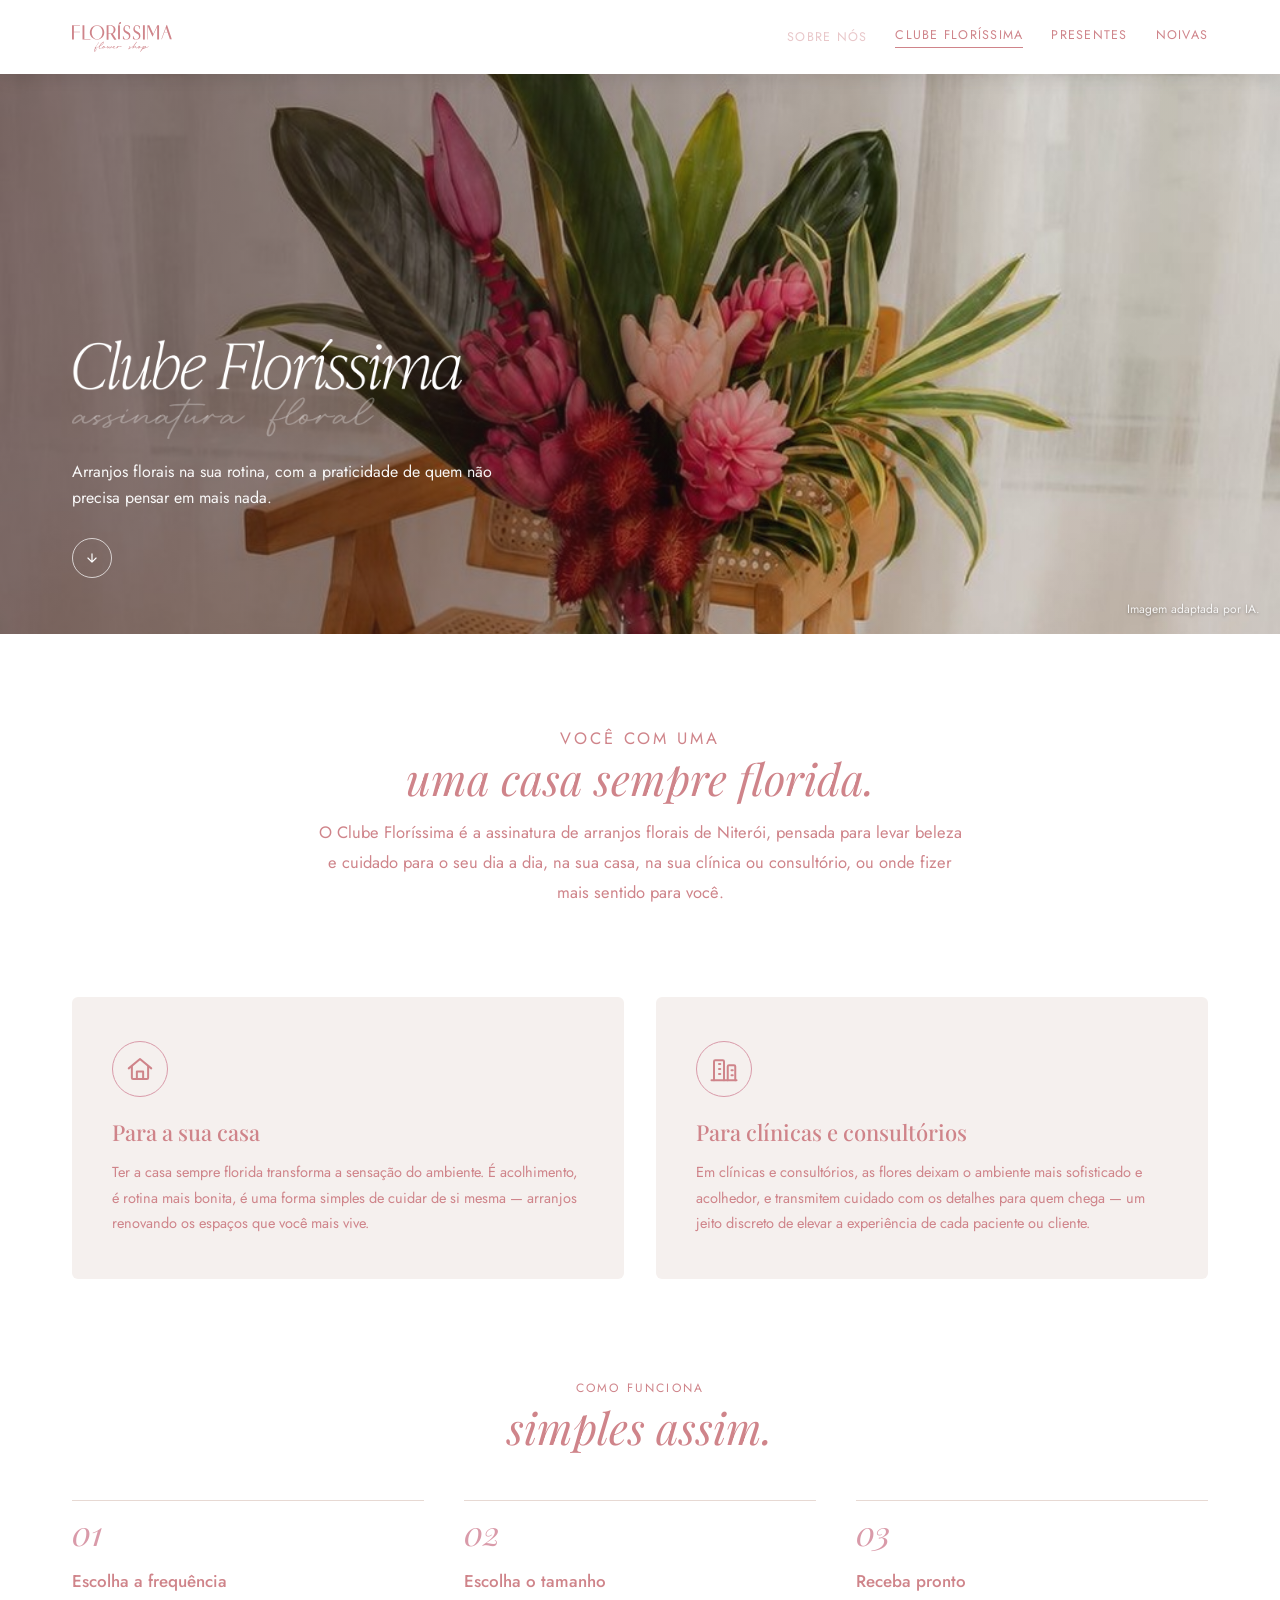
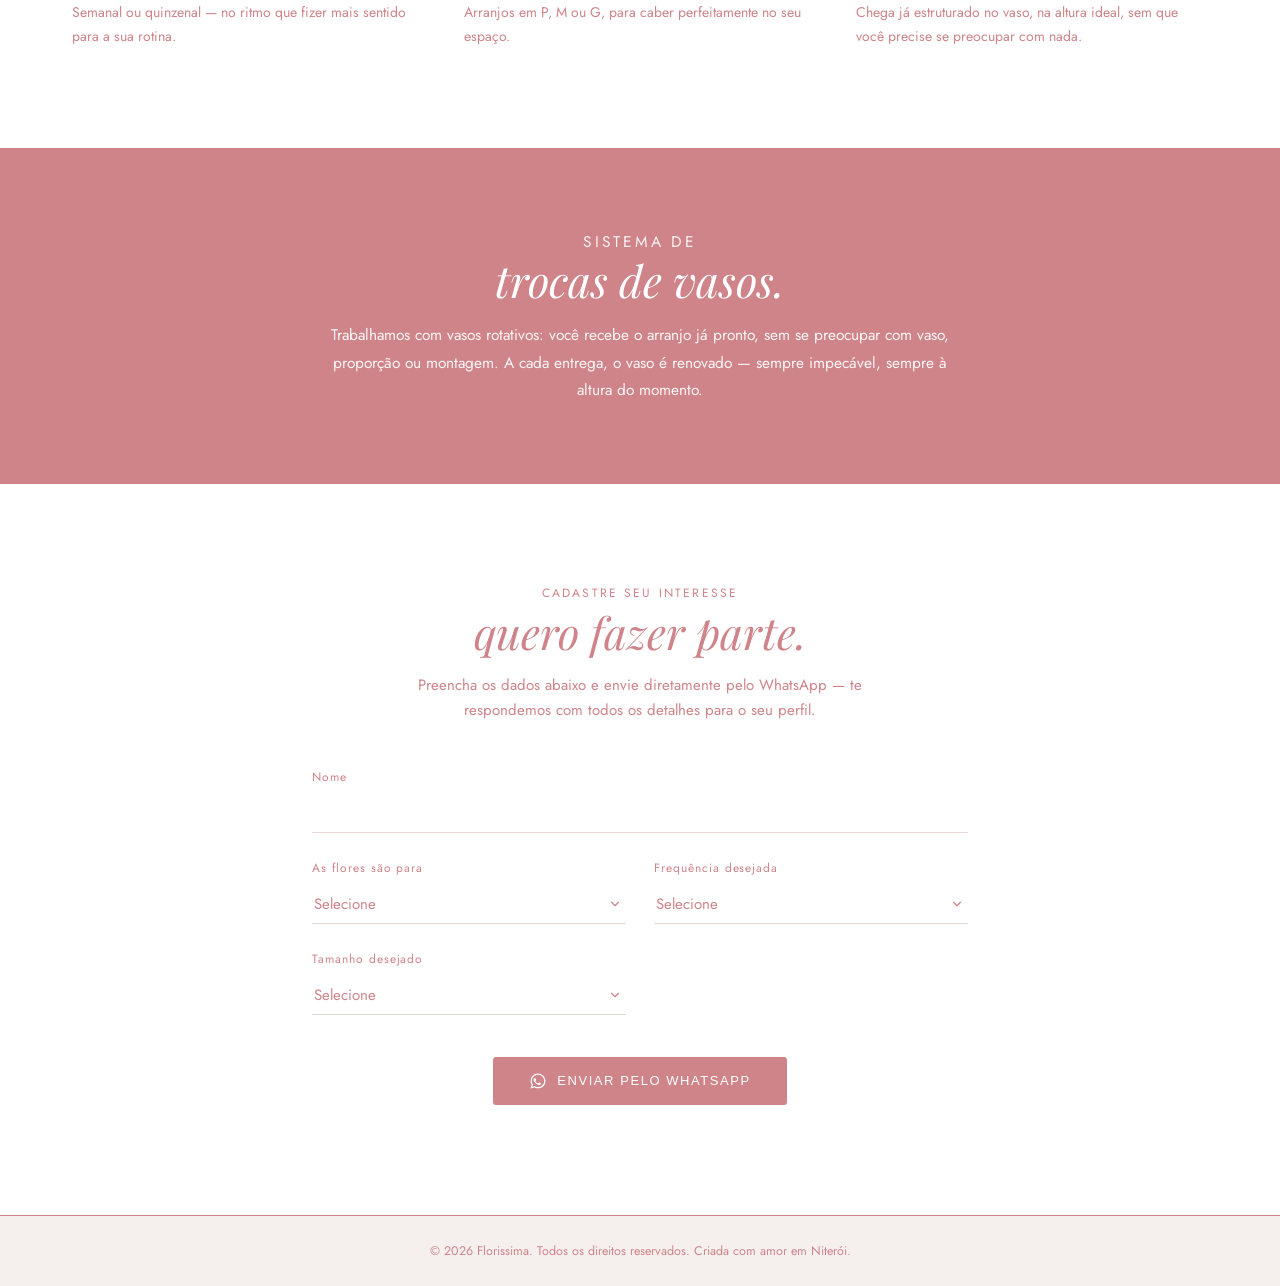
==== commit 7ade6dc7: "Ajusta título da seção de diferencial: SISTEMA DE / trocas de vasos" ====
--- a/clube/index.html
+++ b/clube/index.html
@@ -121,8 +121,8 @@
 
 <section class="clube-feature">
   <div class="feature-inner">
-    <p class="eyebrow light">DIFERENCIAL</p>
-    <h2 class="script-heading">vasos rotativos.</h2>
+    <p class="eyebrow light">SISTEMA DE</p>
+    <h2 class="script-heading">trocas de vasos.</h2>
     <p>Trabalhamos com vasos rotativos: você recebe o arranjo já pronto, sem se preocupar com vaso, proporção ou montagem. A cada entrega, o vaso é renovado — sempre impecável, sempre à altura do momento.</p>
   </div>
 </section>
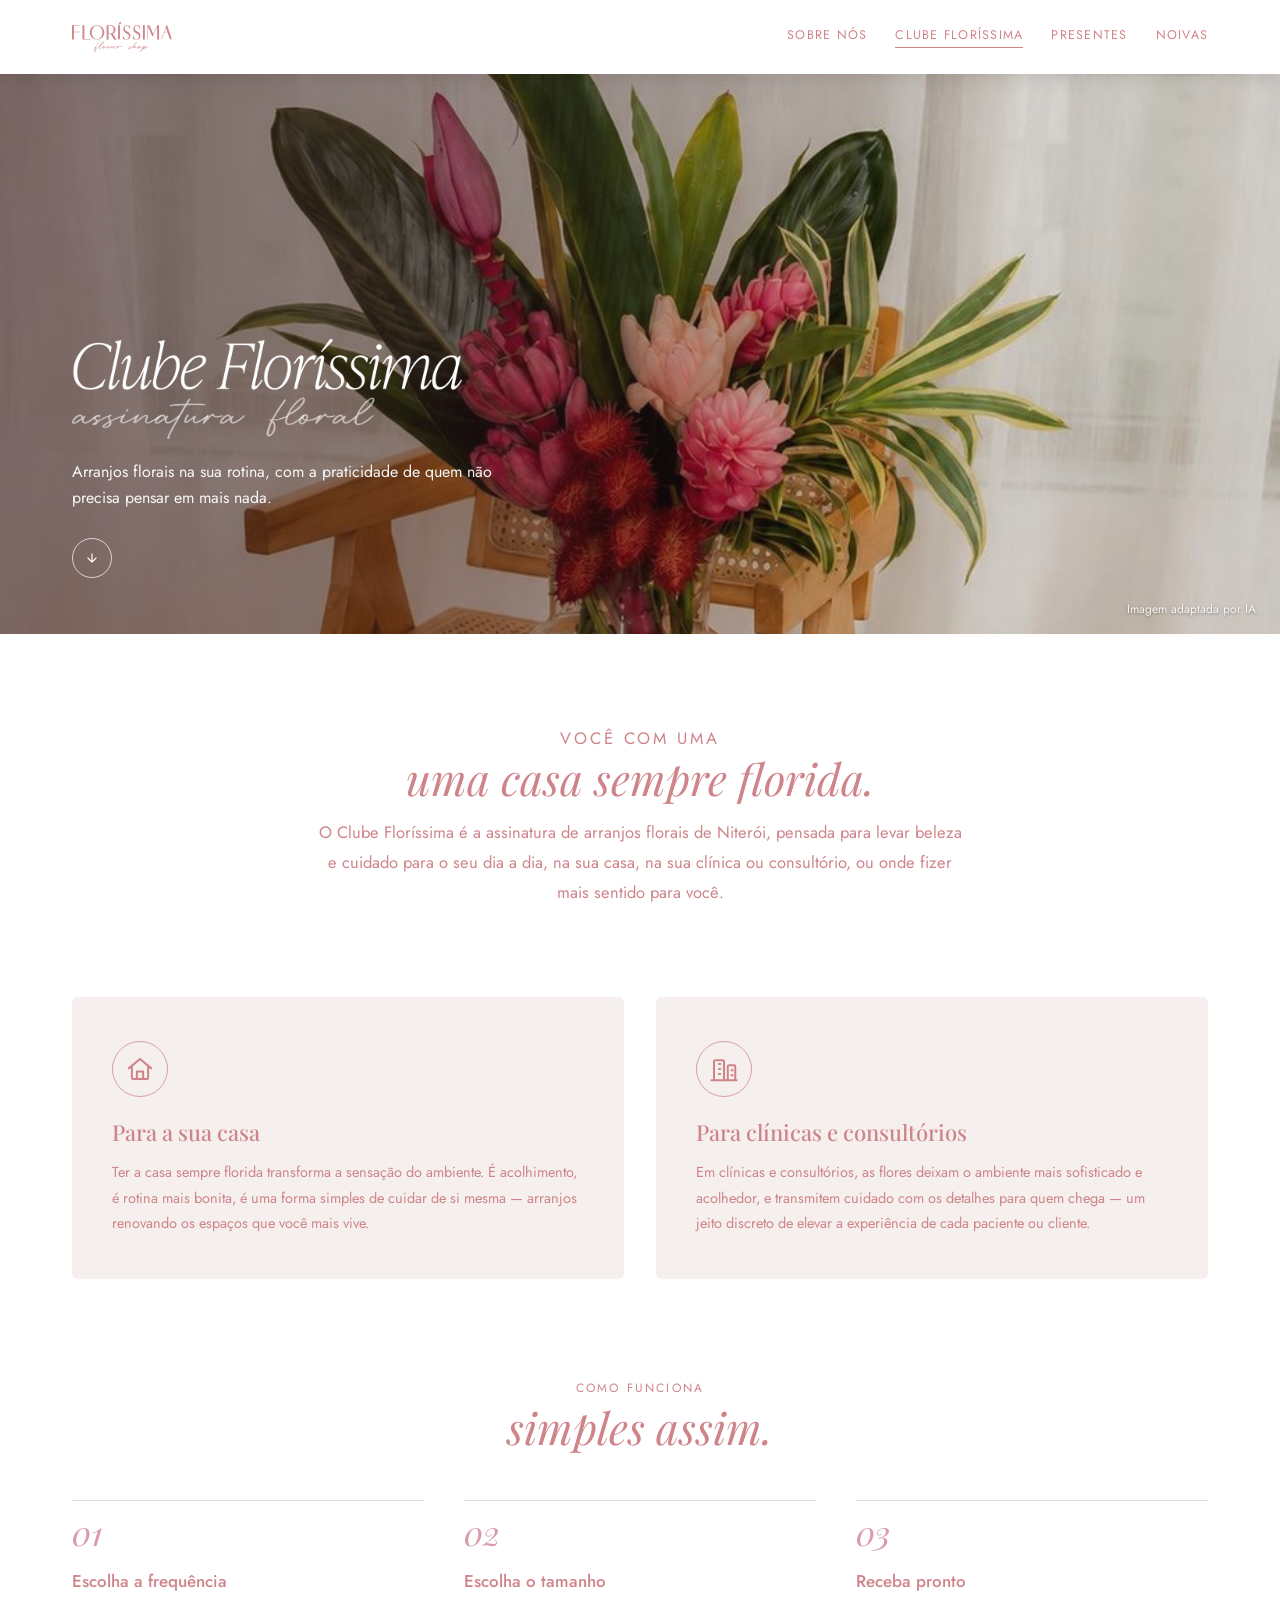
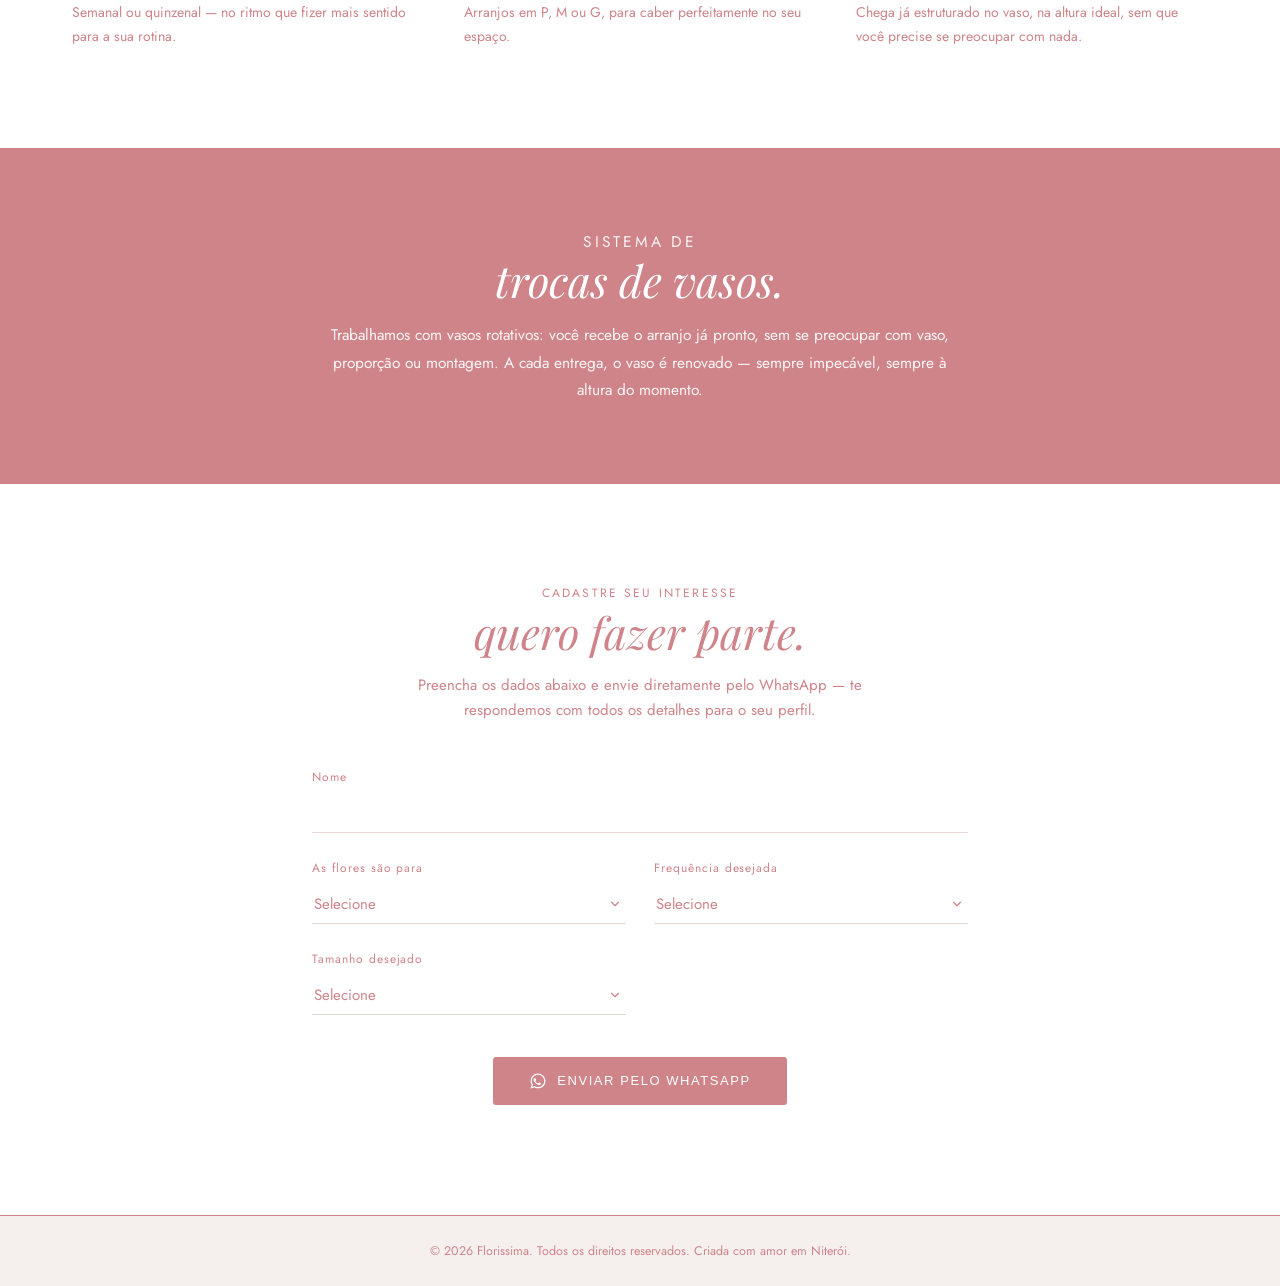
==== commit cab974c8: "Cria página Sobre Nós e ativa o link no menu Adiciona a página /sobre com história da marca e valore" ====
--- a/clube/index.html
+++ b/clube/index.html
@@ -53,10 +53,10 @@
       <img src="/presentes/img/logo.svg" alt="Floríssima flower shop">
     </a>
     <nav class="main">
-      <a href="#" class="disabled" title="Em breve">SOBRE NÓS</a>
+      <a href="/sobre">SOBRE NÓS</a>
       <a href="/clube" class="current">CLUBE FLORÍSSIMA</a>
       <a href="/presentes">PRESENTES</a>
-      <a href="/#noivas">NOIVAS</a>
+      <a href="/noivas">NOIVAS</a>
     </nav>
   </div>
 </header>
